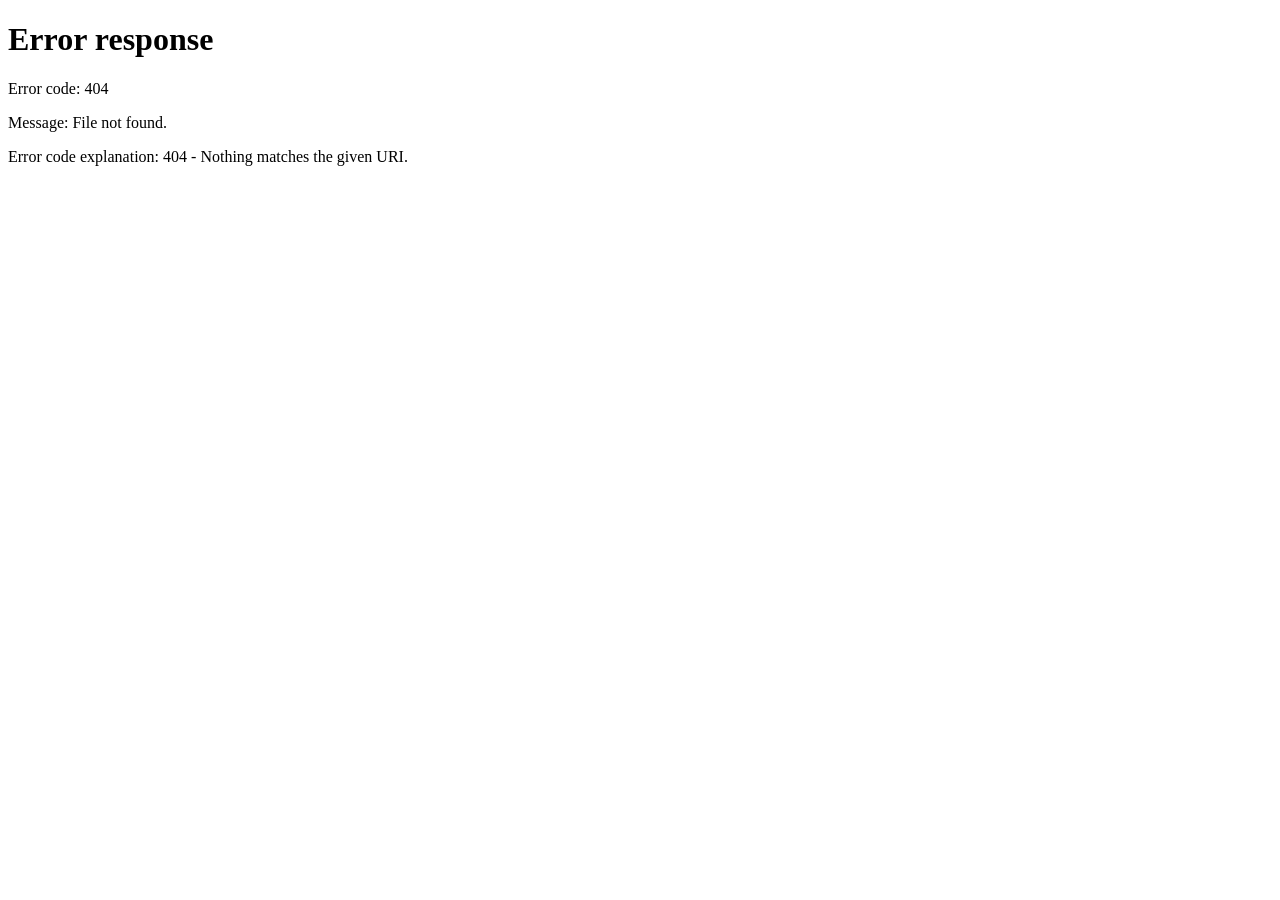
==== static/index.html @ 39012d85 "Initial OfferOS release: resume-to-match flow with production hardening." ====
<!DOCTYPE html>
<html lang="zh-CN">
<head>
<meta charset="UTF-8">
<meta name="viewport" content="width=device-width, initial-scale=1.0">
<title>OfferOS</title>
<link rel="preconnect" href="https://fonts.googleapis.com">
<link rel="preconnect" href="https://fonts.gstatic.com" crossorigin>
<link href="https://fonts.googleapis.com/css2?family=Fraunces:opsz,wght@9..144,500;9..144,700&family=Manrope:wght@400;500;600;700&display=swap" rel="stylesheet">
<style>
:root {
  --ink: #13202b; --ink-2: #3a4a57; --ink-3: #6b7c8a;
  --paper: #f3f6f8; --surface: #ffffff; --line: #d7e0e7;
  --teal: #0f766e; --teal-soft: #d8f3ef;
  --amber: #b45309; --amber-soft: #fde8c8;
  --navy: #1e3a5f; --navy-soft: #e4ecf5;
  --rose: #be123c; --rose-soft: #fde2e8;
  --green: #15803d; --green-soft: #dcfce7;
  --shadow: 0 12px 40px rgba(19, 32, 43, 0.08); --radius: 14px;
}
* { box-sizing: border-box; margin: 0; padding: 0; }
html { scroll-behavior: smooth; }
body {
  font-family: "Manrope", "PingFang SC", "Microsoft YaHei", sans-serif;
  background:
    radial-gradient(1200px 500px at 10% -10%, #d8f3ef 0%, transparent 55%),
    radial-gradient(900px 420px at 100% 0%, #e4ecf5 0%, transparent 50%),
    var(--paper);
  color: var(--ink); min-height: 100vh; line-height: 1.55;
  display: flex;
}
h1, h2, h3 { font-family: "Fraunces", Georgia, serif; letter-spacing: -0.02em; }
button, input, textarea, select { font: inherit; }

.main-nav {
  width: 220px; flex-shrink: 0; background: #0f1a24; color: #e8eef2;
  padding: 20px 12px; display: flex; flex-direction: column; gap: 6px;
  min-height: 100vh; position: sticky; top: 0; align-self: flex-start;
}
.main-nav[hidden] { display: none !important; }
.main-nav .nav-brand {
  font-family: "Fraunces", Georgia, serif; font-size: 22px; font-weight: 700;
  padding: 4px 12px 16px; border-bottom: 1px solid rgba(255,255,255,.08); margin-bottom: 10px;
}
.main-nav .nav-brand span {
  display: block; font-family: "Manrope", sans-serif; font-size: 11px;
  color: #8aa0b2; font-weight: 500; margin-top: 4px;
}
.main-nav button {
  text-align: left; border: none; background: transparent; color: #b7c6d3;
  padding: 10px 12px; border-radius: 10px; font-weight: 700; font-size: 13px; cursor: pointer;
}
.main-nav button:hover { background: rgba(255,255,255,.06); color: #fff; }
.main-nav button.active { background: var(--teal); color: #fff; }
.main-nav .nav-foot {
  margin-top: auto; padding: 12px; font-size: 12px; color: #8aa0b2;
}
.main-nav .nav-foot a { color: #9fdad3; text-decoration: none; font-weight: 700; }

.app-shell { flex: 1; min-width: 0; max-width: 1120px; margin: 0 auto; padding: 20px 24px 64px; width: 100%; }

.topbar { display: flex; align-items: center; justify-content: space-between; gap: 16px; margin-bottom: 20px; padding: 10px 4px; flex-wrap: wrap; }
.brand { display: flex; align-items: baseline; gap: 10px; }
.brand-name { font-family: "Fraunces", serif; font-size: 22px; font-weight: 700; }
.brand-tag { font-size: 12px; color: var(--ink-3); }
.top-actions { display: flex; gap: 8px; flex-wrap: wrap; margin-left: auto; }
body.has-sidebar #topBrand { display: none; }

@media (max-width: 860px) {
  body { flex-direction: column; }
  .main-nav {
    width: 100%; min-height: auto; position: relative;
    flex-direction: row; flex-wrap: wrap; align-items: center;
  }
  .main-nav .nav-brand { border-bottom: none; margin-bottom: 0; padding-bottom: 4px; width: 100%; }
  .main-nav .nav-foot { width: 100%; margin-top: 4px; }
}

.step-rail { display: grid; grid-template-columns: repeat(4, 1fr); gap: 8px; margin-bottom: 22px; }
.step {
  background: rgba(255,255,255,0.72); border: 1px solid var(--line);
  border-radius: 12px; padding: 12px 14px; cursor: pointer; transition: 0.2s ease;
}
.step:hover { border-color: #9db3c2; }
.step.active { background: var(--ink); color: #fff; border-color: var(--ink); box-shadow: var(--shadow); }
.step.done { border-color: var(--teal); background: var(--teal-soft); }
.step .idx { font-size: 11px; font-weight: 700; opacity: 0.55; letter-spacing: 0.06em; }
.step.active .idx { opacity: 0.75; color: #9fdad3; }
.step .label { display: block; margin-top: 4px; font-size: 14px; font-weight: 700; }
.step .sub { display: block; margin-top: 2px; font-size: 11px; opacity: 0.7; }

.view, .screen { display: none; animation: rise 0.35s ease; }
.view.active, .screen.active { display: block; }
@keyframes rise { from { opacity: 0; transform: translateY(8px); } to { opacity: 1; transform: none; } }

.btn { border: none; border-radius: 999px; padding: 10px 18px; font-weight: 700; cursor: pointer; }
.btn:disabled { opacity: 0.45; cursor: not-allowed; }
.btn-primary { background: var(--ink); color: #fff; }
.btn-secondary { background: #fff; border: 1px solid var(--line); color: var(--ink); }
.btn-teal { background: var(--teal); color: #fff; }
.btn-danger { background: var(--rose-soft); color: var(--rose); }
.btn-ghost { background: transparent; color: var(--ink-2); padding: 8px 12px; }
.btn-sm { padding: 6px 12px; font-size: 12px; }
.linkish { color: var(--teal); background: none; border: none; cursor: pointer; font-weight: 600; text-decoration: underline; text-underline-offset: 3px; }

.panel {
  background: var(--surface); border: 1px solid var(--line);
  border-radius: var(--radius); box-shadow: var(--shadow); padding: 22px;
}
.panel + .panel { margin-top: 16px; }
.panel-head { display: flex; justify-content: space-between; align-items: flex-start; gap: 12px; margin-bottom: 16px; flex-wrap: wrap; }
.panel-head h2 { font-size: 22px; }
.panel-head p { color: var(--ink-2); font-size: 13px; margin-top: 4px; max-width: 62ch; }

.grid-2 { display: grid; grid-template-columns: 1fr 1fr; gap: 14px; }
.grid-3 { display: grid; grid-template-columns: repeat(3, 1fr); gap: 14px; }
@media (max-width: 960px) {
  .step-rail, .grid-2, .grid-3, .lib-layout { grid-template-columns: 1fr !important; }
}

.field label { display: block; font-size: 12px; font-weight: 700; color: var(--ink-2); margin-bottom: 6px; }
.field textarea, .field input, .field select {
  width: 100%; border: 1px solid var(--line); border-radius: 10px;
  padding: 12px 14px; background: #fafcfd; color: var(--ink); outline: none; resize: vertical;
}
.field textarea:focus, .field input:focus, .field select:focus {
  border-color: var(--teal); box-shadow: 0 0 0 3px rgba(15,118,110,0.12);
}
.field textarea { min-height: 140px; }
.chip-row { display: flex; flex-wrap: wrap; gap: 8px; margin-top: 8px; }
.chip {
  border: 1px solid var(--line); background: #fff; border-radius: 999px;
  padding: 6px 12px; font-size: 12px; font-weight: 600; cursor: pointer; color: var(--ink-2);
}
.chip.on { background: var(--navy-soft); border-color: #9bb4d0; color: var(--navy); }
.hint { margin-top: 10px; font-size: 12px; color: var(--ink-3); background: #f7fafb; border-radius: 8px; padding: 8px 10px; }
.annot { margin-top: 12px; padding: 10px 12px; border-radius: 10px; background: #fff8e8; border: 1px solid #f0d9a8; font-size: 12px; color: #7a4e08; }
@media (max-width: 700px) { .verdict-hero { grid-template-columns: 1fr !important; } }

.lib-layout { display: grid; grid-template-columns: 1fr 1fr; gap: 16px; }
.section-title { display: flex; justify-content: space-between; align-items: center; gap: 8px; margin-bottom: 12px; }
.section-title h3 { font-size: 17px; }

.card-list { display: grid; gap: 10px; }
.item-card {
  border: 1px solid var(--line); border-radius: 12px; padding: 14px; background: #fff;
}
.item-card.active { border-color: var(--teal); box-shadow: 0 0 0 2px rgba(15,118,110,0.12); }
.item-card-head { display: flex; justify-content: space-between; gap: 10px; align-items: flex-start; flex-wrap: wrap; }
.item-card h4 { font-size: 15px; font-family: "Manrope", sans-serif; font-weight: 700; }
.item-card .sub { font-size: 12px; color: var(--ink-3); margin-top: 4px; }
.item-actions { display: flex; gap: 6px; flex-wrap: wrap; margin-top: 10px; }
.badge {
  display: inline-flex; align-items: center; padding: 3px 8px; border-radius: 999px;
  font-size: 11px; font-weight: 700;
}
.badge.ok { background: var(--teal-soft); color: var(--teal); }
.badge.run { background: var(--amber-soft); color: var(--amber); }
.badge.idle { background: #eef2f5; color: var(--ink-3); }
.badge.err { background: var(--rose-soft); color: var(--rose); }

.upload-zone {
  border: 1.5px dashed #9db3c2; border-radius: 12px; padding: 22px; text-align: center;
  background: #f7fafb; cursor: pointer;
}
.upload-zone:hover { border-color: var(--teal); background: var(--teal-soft); }
.upload-zone strong { display: block; margin-bottom: 4px; }
.upload-zone span { font-size: 12px; color: var(--ink-3); }
.upload-zone input { display: none; }

.detail-box {
  margin-top: 10px; padding: 12px; border-radius: 10px; background: #f7fafb; border: 1px solid var(--line);
  font-size: 12px; color: var(--ink-2);
}
.detail-box .bullet { margin: 4px 0; padding-left: 12px; position: relative; }
.detail-box .bullet::before {
  content: ""; position: absolute; left: 0; top: 7px; width: 5px; height: 5px; border-radius: 50%; background: var(--teal);
}

.agent-card {
  border: 1px solid var(--line); border-radius: 12px; padding: 16px;
  background: linear-gradient(180deg, #fff, #f8fbfc); min-height: 180px;
}
.agent-card h3 { font-size: 16px; margin-bottom: 4px; }
.agent-meta { font-size: 12px; color: var(--ink-3); margin-bottom: 14px; }
.progress { height: 6px; background: #e8eef2; border-radius: 999px; overflow: hidden; margin-bottom: 14px; }
.progress > i {
  display: block; height: 100%; width: 0%;
  background: linear-gradient(90deg, var(--teal), #1e3a5f); border-radius: inherit;
}
.agent-card.running .progress > i { animation: bar 1.2s ease infinite alternate; }
@keyframes bar { from { width: 35%; } to { width: 88%; } }
.agent-card.done .progress > i { width: 100%; background: var(--teal); }
.bullet { font-size: 13px; color: var(--ink-2); margin: 6px 0; padding-left: 14px; position: relative; }
.bullet::before {
  content: ""; position: absolute; left: 0; top: 8px;
  width: 6px; height: 6px; border-radius: 50%; background: var(--teal);
}
.status-pill {
  display: inline-flex; font-size: 11px; font-weight: 700; padding: 4px 10px; border-radius: 999px;
}
.status-pill.idle { background: #eef2f5; color: var(--ink-3); }
.status-pill.run { background: var(--amber-soft); color: var(--amber); }
.status-pill.ok { background: var(--teal-soft); color: var(--teal); }

.verdict-hero { display: grid; grid-template-columns: 1.1fr 1fr; gap: 18px; }
.verdict-score { display: flex; gap: 18px; align-items: center; }
.score-ring {
  width: 112px; height: 112px; border-radius: 50%;
  background: conic-gradient(var(--teal) 0 72%, #e5edf2 0);
  display: grid; place-items: center; flex-shrink: 0;
}
.score-ring > span {
  width: 86px; height: 86px; border-radius: 50%; background: #fff;
  display: grid; place-items: center; font-family: "Fraunces", serif; font-size: 34px; font-weight: 700;
}
.level-badge {
  display: inline-flex; align-items: center; gap: 8px;
  padding: 6px 12px; border-radius: 999px; font-weight: 800; font-size: 13px;
}
.level-stable { background: var(--amber-soft); color: var(--amber); }
.dim-bars { display: grid; gap: 10px; }
.dim-row { display: grid; grid-template-columns: 88px 1fr 36px; gap: 8px; align-items: center; font-size: 12px; }
.dim-row b { font-weight: 700; color: var(--ink-2); }
.bar { height: 8px; background: #e8eef2; border-radius: 999px; overflow: hidden; }
.bar > i { display: block; height: 100%; border-radius: inherit; background: var(--teal); }
.gap-item {
  border-left: 3px solid var(--line); padding: 8px 10px; margin-bottom: 8px;
  background: #fafcfd; border-radius: 0 8px 8px 0; font-size: 12px;
}
.gap-item.imp { border-color: var(--amber); }
.gap-item.fix { border-color: var(--teal); }
.gap-item.fatal { border-color: var(--rose); }
.tag {
  display: inline-block; padding: 2px 8px; border-radius: 999px; font-size: 11px; font-weight: 700;
}
.tag.strong { background: var(--green-soft); color: var(--green); }
.tag.mid { background: var(--amber-soft); color: var(--amber); }
.tag.weak { background: var(--rose-soft); color: var(--rose); }
.tag.fatal { background: var(--rose); color: #fff; }
.tag.imp { background: var(--amber); color: #fff; }
.tag.fix { background: var(--teal); color: #fff; }

.module {
  border: 1px solid var(--line); border-radius: 12px; padding: 16px; background: #fff; min-height: 180px;
}
.module.summary { background: linear-gradient(160deg, #eef7f6, #fff 55%); }
.module.action { background: linear-gradient(160deg, #fff7eb, #fff 55%); }
.module h3 { font-size: 15px; margin-bottom: 10px; display: flex; justify-content: space-between; gap: 8px; align-items: center; }
.mod-kicker { font-size: 10px; font-weight: 800; letter-spacing: 0.08em; color: var(--ink-3); text-transform: uppercase; }

.report-tabs {
  display: flex; flex-wrap: wrap; gap: 6px; margin: 4px 0 14px;
  padding: 6px; background: #f0f4f7; border-radius: 12px; border: 1px solid var(--line);
}
.report-tabs button {
  border: none; background: transparent; border-radius: 999px;
  padding: 8px 12px; font-size: 12px; font-weight: 700; color: var(--ink-2); cursor: pointer;
}
.report-tabs button:hover { background: #fff; color: var(--ink); }
.report-tabs button.active { background: var(--ink); color: #fff; }
.report-tab-panels { margin-top: 4px; }
.report-pane { display: none; }
.report-pane.active { display: block; }
.report-pane .module { min-height: 240px; }
.table { width: 100%; border-collapse: collapse; font-size: 12px; }
.table th, .table td { text-align: left; padding: 8px 6px; border-bottom: 1px solid var(--line); vertical-align: top; }
.table th { color: var(--ink-3); font-weight: 700; font-size: 11px; }
.rewrite { display: grid; gap: 8px; font-size: 12px; }
.rewrite .block { border-radius: 8px; padding: 10px; background: #f7fafb; border: 1px dashed var(--line); }
.rewrite .block.good { background: var(--teal-soft); border-style: solid; border-color: #9fdad3; }
.qa { font-size: 12px; margin-bottom: 10px; }
.qa strong { display: block; margin-bottom: 4px; }
.qa .frame { color: var(--ink-2); background: #f7fafb; border-radius: 8px; padding: 8px 10px; }

.job-list { display: grid; gap: 12px; }
.job-card { border: 1px solid var(--line); border-radius: 12px; padding: 16px; background: #fff; }
.job-card-head { display: flex; justify-content: space-between; gap: 12px; align-items: flex-start; flex-wrap: wrap; }
.job-card h3 { font-size: 17px; }
.job-card .sub { font-size: 12px; color: var(--ink-3); margin-top: 4px; }
.version-list { margin-top: 12px; display: grid; gap: 8px; }
.version-row {
  display: flex; justify-content: space-between; align-items: center; gap: 10px; flex-wrap: wrap;
  padding: 10px 12px; border-radius: 10px; background: #f7fafb; border: 1px solid var(--line); font-size: 13px;
}
.version-row.latest { border-color: #9fdad3; background: var(--teal-soft); }
.empty {
  text-align: center; padding: 36px 16px; color: var(--ink-3); font-size: 14px;
  border: 1px dashed var(--line); border-radius: 12px; background: #fafcfd;
}

.modal-mask {
  position: fixed; inset: 0; background: rgba(19,32,43,0.45);
  display: none; align-items: center; justify-content: center; z-index: 60; padding: 16px;
}
.modal-mask.open { display: flex; }
.modal {
  width: min(520px, 100%); background: #fff; border-radius: 14px; padding: 20px;
  box-shadow: var(--shadow); max-height: 90vh; overflow-y: auto;
}
.modal h3 { font-size: 18px; margin-bottom: 12px; }
.modal-actions { display: flex; justify-content: flex-end; gap: 8px; margin-top: 16px; }

.drawer-mask {
  position: fixed; inset: 0; background: rgba(19,32,43,0.4);
  display: none; justify-content: flex-end; z-index: 50;
}
.drawer-mask.open { display: flex; }
.drawer { width: min(460px, 100%); background: #fff; padding: 22px; overflow-y: auto; box-shadow: -20px 0 50px rgba(0,0,0,0.15); }
.formula {
  font-family: "Fraunces", serif; font-size: 14px; line-height: 1.45;
  background: var(--ink); color: #fff; border-radius: 12px; padding: 14px; margin-bottom: 16px;
}
.rule {
  font-size: 12px; padding: 8px 10px; border: 1px solid var(--line);
  border-radius: 8px; margin-bottom: 6px; display: flex; justify-content: space-between; gap: 8px;
}
.toast {
  position: fixed; bottom: 24px; left: 50%; transform: translateX(-50%);
  background: var(--ink); color: #fff; padding: 10px 16px; border-radius: 999px;
  font-size: 13px; font-weight: 600; opacity: 0; pointer-events: none; transition: 0.25s; z-index: 80;
}
.toast.show { opacity: 1; }
.footer-note { margin-top: 28px; text-align: center; font-size: 12px; color: var(--ink-3); }
.onboard-progress { display: flex; gap: 8px; margin-bottom: 16px; font-size: 12px; font-weight: 700; color: var(--ink-3); }
.onboard-progress span.on { color: var(--teal); }
.select-row { display: grid; grid-template-columns: 1fr 1fr; gap: 12px; margin-top: 12px; }
</style>
</head>
<body>
<nav class="main-nav" id="mainNav" hidden>
  <div class="nav-brand">OfferOS<span>个人求职匹配引擎</span></div>
  <button type="button" data-view="match" class="active" onclick="switchView('match')">JD匹配</button>
  <button type="button" data-view="library" onclick="switchView('library')">个人职业库</button>
  <button type="button" data-view="jobs" onclick="switchView('jobs')">匹配库</button>
  <div class="nav-foot"><a href="/admin">管理端 →</a></div>
</nav>

<div class="app-shell">
  <header class="topbar">
    <div class="brand" id="topBrand">
      <div class="brand-name">OfferOS</div>
      <div class="brand-tag">个人求职匹配引擎</div>
    </div>
    <div class="top-actions">
      <span class="badge idle" id="userBadge" style="display:none;"></span>
      <button class="btn btn-ghost" type="button" onclick="openPasswordModal()">修改密码</button>
      <button class="btn btn-ghost" type="button" onclick="logout(false)">退出登录</button>
      <a class="btn btn-ghost" href="/admin" style="text-decoration:none;display:inline-flex;align-items:center;">管理端</a>
      <button class="btn btn-ghost" type="button" onclick="openScoreModel()">评分模型</button>
    </div>
  </header>

  <!-- Onboarding -->
  <section class="view active" id="view-onboard">
    <div class="panel">
      <div class="panel-head">
        <div>
          <h2>建库引导</h2>
          <p>首次使用需至少上传一份简历并完成解析。之后可在职业库中继续增删改查。</p>
        </div>
      </div>
      <div class="onboard-progress">
        <span id="ob1lab" class="on">1. 上传并解析简历</span>
      </div>

      <div id="obStep1">
        <div class="upload-zone" onclick="document.getElementById('obFile').click()">
          <strong>上传 Word / PDF 简历</strong>
          <span>支持 .pdf / .docx（解析在服务端完成）</span>
          <input id="obFile" type="file" accept=".doc,.docx,.pdf,application/pdf,application/msword,application/vnd.openxmlformats-officedocument.wordprocessingml.document" onchange="obUpload(event)">
        </div>
        <div id="obResumeResult" class="detail-box" hidden></div>
        <div style="margin-top:14px;display:flex;justify-content:flex-end;">
          <button class="btn btn-teal" type="button" id="obNext" disabled onclick="finishOnboarding()">完成建库</button>
        </div>
      </div>
      <div class="annot">约束：至少 1 份「已解析」简历，才能开始匹配。</div>
    </div>
  </section>

  <!-- Match -->
  <section class="view" id="view-match">
    <nav class="step-rail">
      <div class="step active" data-step="0" onclick="goMatch(0)">
        <span class="idx">01 贴 JD</span>
        <span class="label">选用职业库资产</span>
        <span class="sub">选简历画像</span>
      </div>
      <div class="step" data-step="1" onclick="tryMatch(1)">
        <span class="idx">02 JD 解析</span>
        <span class="label">JD Analyst</span>
        <span class="sub">不解析简历</span>
      </div>
      <div class="step" data-step="2" onclick="tryMatch(2)">
        <span class="idx">03 综合判分</span>
        <span class="label">Match Judge</span>
        <span class="sub">唯一评分</span>
      </div>
      <div class="step" data-step="3" onclick="tryMatch(3)">
        <span class="idx">04 行动方案</span>
        <span class="label">六模块报告</span>
        <span class="sub">写入匹配库</span>
      </div>
    </nav>

    <div class="screen active" id="m0">
      <div class="panel">
        <div class="panel-head">
          <div>
            <h2 id="matchTitle">匹配一个新岗位</h2>
            <p>简历解析已在职业库完成。此处只需贴 JD，并选择要用的简历画像。</p>
          </div>
          <button class="btn btn-teal" type="button" onclick="startAnalysis()">开始 JD 解析</button>
        </div>
        <div class="field">
          <label>JD 文本</label>
          <textarea id="jdInput">岗位：高级产品经理（B 端增长）
要求：
1. 3 年以上 ToB 产品经验，有增长/转化相关落地
2. 独立负责过从 0 到 1 或重大改版
3. 能用数据驱动决策，熟悉漏斗与实验
4. 跨职能协作强，能推动研发与销售落地
加分：有 AI 产品或求职/教育方向经验</textarea>
          <div class="hint" id="rematchHint" hidden>重新匹配：将在同一岗位下新增版本，旧版保留。</div>
        </div>
        <div class="select-row" style="grid-template-columns:1fr;">
          <div class="field">
            <label>使用的简历画像</label>
            <select id="selResume"></select>
          </div>
        </div>
        <div class="hint">没有合适条目？去 <button class="linkish" type="button" onclick="switchView('library')">个人职业库</button> 增删改查。</div>
      </div>
    </div>

    <div class="screen" id="m1">
      <div class="panel">
        <div class="panel-head">
          <div>
            <h2>JD 解析</h2>
            <p>仅 JD Analyst 工作。简历画像直接读取职业库已解析结果，不再并行解析。</p>
          </div>
          <button class="btn btn-primary" type="button" id="btnToJudge" disabled onclick="goMatch(2)">进入综合判分</button>
        </div>
        <div class="grid-2">
          <article class="agent-card" id="jdAgent">
            <div style="display:flex;justify-content:space-between;align-items:center;">
              <h3>JD Analyst Agent</h3>
              <span class="status-pill idle" id="jdStatus">待命</span>
            </div>
            <div class="agent-meta">输出岗位档案 + JD 风险</div>
            <div class="progress"><i></i></div>
            <div id="jdOut" style="opacity:.35"><div class="bullet">等待…</div></div>
          </article>
          <article class="agent-card done" id="resumeReadonly">
            <div style="display:flex;justify-content:space-between;align-items:center;">
              <h3>职业库画像（只读引用）</h3>
              <span class="status-pill ok">已就绪</span>
            </div>
            <div class="agent-meta">来自个人职业库 · 本步不重新解析</div>
            <div class="progress"><i style="width:100%;background:var(--teal)"></i></div>
            <div id="resumeRef"><div class="bullet">—</div></div>
          </article>
        </div>
      </div>
    </div>

    <div class="screen" id="m2">
      <div class="panel">
        <div class="panel-head">
          <div>
            <h2>Match Judge · 综合判分</h2>
            <p>唯一有权评分。不回读原始文件，只消费 JD 档案 + 职业库简历画像。</p>
          </div>
          <div style="display:flex;gap:8px;flex-wrap:wrap;">
            <button class="btn btn-secondary" type="button" onclick="openScoreModel()">三维公式</button>
            <button class="btn btn-teal" type="button" id="btnToReport" disabled onclick="goMatch(3)">生成行动方案</button>
          </div>
        </div>
        <div class="verdict-hero">
          <div class="verdict-score">
            <div class="score-ring" id="scoreRing"><span id="scoreNum">—</span></div>
            <div>
              <div class="level-badge level-stable" id="levelBadge">判分中…</div>
              <p style="margin-top:10px;font-size:14px;color:var(--ink-2);max-width:36ch;" id="oneLiner">建立匹配关系…</p>
              <p style="margin-top:8px;font-size:12px;color:var(--ink-3);" id="thresholdNote">门槛修正：—</p>
            </div>
          </div>
          <div class="dim-bars" id="dimBars"></div>
        </div>
        <div class="grid-2" style="margin-top:18px;">
          <div>
            <h3 style="font-size:15px;margin-bottom:8px;">优势</h3>
            <div id="strengthList" class="hint">等待判分…</div>
          </div>
          <div>
            <h3 style="font-size:15px;margin-bottom:8px;">缺口</h3>
            <div id="gapPreview">等待判分…</div>
          </div>
        </div>
        <div class="annot">判分完成前不可进入行动方案；Career Action 不得改分。</div>
      </div>
    </div>

    <div class="screen" id="m3">
      <div class="panel">
        <div class="panel-head">
          <div>
            <h2>产品输出 · 六大模块</h2>
            <p id="reportMeta">一次只看一个模块，通过顶部 Tab 切换。</p>
          </div>
          <button class="btn btn-teal" type="button" onclick="switchView('jobs')">去匹配库</button>
        </div>

        <div class="report-tabs" role="tablist" aria-label="报告模块">
          <button type="button" class="active" data-tab="1" onclick="showReportTab(1)">01 岗位结论</button>
          <button type="button" data-tab="2" onclick="showReportTab(2)">02 核心分数</button>
          <button type="button" data-tab="3" onclick="showReportTab(3)">03 要求匹配表</button>
          <button type="button" data-tab="4" onclick="showReportTab(4)">04 优势与缺口</button>
          <button type="button" data-tab="5" onclick="showReportTab(5)">05 简历优化</button>
          <button type="button" data-tab="6" onclick="showReportTab(6)">06 面试准备</button>
        </div>

        <div class="report-tab-panels">
          <div class="report-pane active" id="reportPane1" role="tabpanel">
            <article class="module summary">
              <div class="mod-kicker">模块 01</div>
              <h3>岗位结论</h3>
              <div class="level-badge level-stable" id="modLevel" style="margin-bottom:10px;">—</div>
              <p style="font-size:13px;color:var(--ink-2);" id="modConclusion">—</p>
            </article>
          </div>
          <div class="report-pane" id="reportPane2" role="tabpanel">
            <article class="module summary">
              <div class="mod-kicker">模块 02</div>
              <h3>核心分数 <button class="linkish" type="button" onclick="openScoreModel()">拆解</button></h3>
              <div class="dim-bars" id="modDims"></div>
            </article>
          </div>
          <div class="report-pane" id="reportPane3" role="tabpanel">
            <article class="module summary">
              <div class="mod-kicker">模块 03</div>
              <h3>要求匹配表</h3>
              <table class="table">
                <thead><tr><th>JD 要求</th><th>证据</th><th>强度</th></tr></thead>
                <tbody id="modMatchBody"></tbody>
              </table>
            </article>
          </div>
          <div class="report-pane" id="reportPane4" role="tabpanel">
            <article class="module action">
              <div class="mod-kicker">模块 04</div>
              <h3>优势与缺口</h3>
              <div id="modGaps"></div>
            </article>
          </div>
          <div class="report-pane" id="reportPane5" role="tabpanel">
            <article class="module action">
              <div class="mod-kicker">模块 05</div>
              <h3>简历优化</h3>
              <div class="rewrite" id="modRewrite"></div>
            </article>
          </div>
          <div class="report-pane" id="reportPane6" role="tabpanel">
            <article class="module action">
              <div class="mod-kicker">模块 06</div>
              <h3>面试准备</h3>
              <div id="modInterview"></div>
            </article>
          </div>
        </div>
      </div>
    </div>
  </section>

  <!-- Library -->
  <section class="view" id="view-library">
    <div class="lib-layout" style="grid-template-columns:1fr;">
      <div class="panel">
        <div class="section-title">
          <div>
            <h3>简历库</h3>
            <p style="font-size:12px;color:var(--ink-3);margin-top:2px;">上传 Word/PDF → Resume Analyst 拆解画像。支持多份与增删改查。</p>
          </div>
          <div style="display:flex;gap:8px;flex-wrap:wrap;align-items:center;">
            <button class="btn btn-secondary btn-sm" type="button" onclick="goToJdMatch()">去 JD 匹配</button>
            <button class="btn btn-teal btn-sm" type="button" onclick="document.getElementById('libFile').click()">上传简历</button>
            <input id="libFile" type="file" accept=".doc,.docx,.pdf" hidden onchange="libUpload(event)">
          </div>
        </div>
        <div id="resumeList" class="card-list"></div>
      </div>
    </div>
    <div class="annot" style="margin-top:16px;">匹配条件：至少 1 份状态为「已解析」的简历。</div>
  </section>

  <!-- Jobs -->
  <section class="view" id="view-jobs">
    <div class="panel">
      <div class="panel-head">
        <div>
          <h2>匹配库</h2>
          <p>JD 与每次匹配结果入库。同一岗位多版本；重新匹配追加，不覆盖。</p>
        </div>
        <button class="btn btn-teal" type="button" onclick="startNewMatch()">匹配新岗位</button>
      </div>
      <div id="jobList" class="job-list"></div>
    </div>
  </section>

  <p class="footer-note">OfferOS · FastAPI + SQLite · API Key 配置于后端 .env · <a href="/admin">管理端</a></p>
</div>

<div class="toast" id="toast"></div>

<!-- Rename resume modal -->
<div class="modal-mask" id="resumeModal" onclick="if(event.target===this)closeResumeModal()">
  <div class="modal">
    <h3>重命名简历</h3>
    <input type="hidden" id="resumeEditId">
    <div class="field"><label>显示名称</label><input id="resumeName"></div>
    <div class="modal-actions">
      <button class="btn btn-secondary" type="button" onclick="closeResumeModal()">取消</button>
      <button class="btn btn-teal" type="button" onclick="saveResumeName()">保存</button>
    </div>
  </div>
</div>

<div class="drawer-mask" id="scoreDrawer" onclick="if(event.target===this)this.classList.remove('open')">
  <aside class="drawer">
    <div style="display:flex;justify-content:space-between;align-items:center;margin-bottom:8px;">
      <h2 style="font-size:22px;">评分模型</h2>
      <button class="btn btn-ghost" type="button" onclick="document.getElementById('scoreDrawer').classList.remove('open')">关闭</button>
    </div>
    <div class="formula">综合匹配度 = 胜任×40% + 证明×25% + 竞争×35%<br><span style="opacity:.8;font-size:12px;">门槛通过度只做修正</span></div>
    <div class="rule"><span>门槛 75–89</span><span>减 3–5 分</span></div>
    <div class="rule"><span>保</span><span>胜任≥85 · 证明/竞争≥75</span></div>
    <div class="rule"><span>稳</span><span>胜任 70–85 · 可修补缺口</span></div>
    <div class="rule"><span>冲</span><span>可迁移 · 缺直接经验</span></div>
  </aside>
</div>

<script src="/static/auth.js"></script>
<script src="/static/app.js"></script>

</body>
</html>
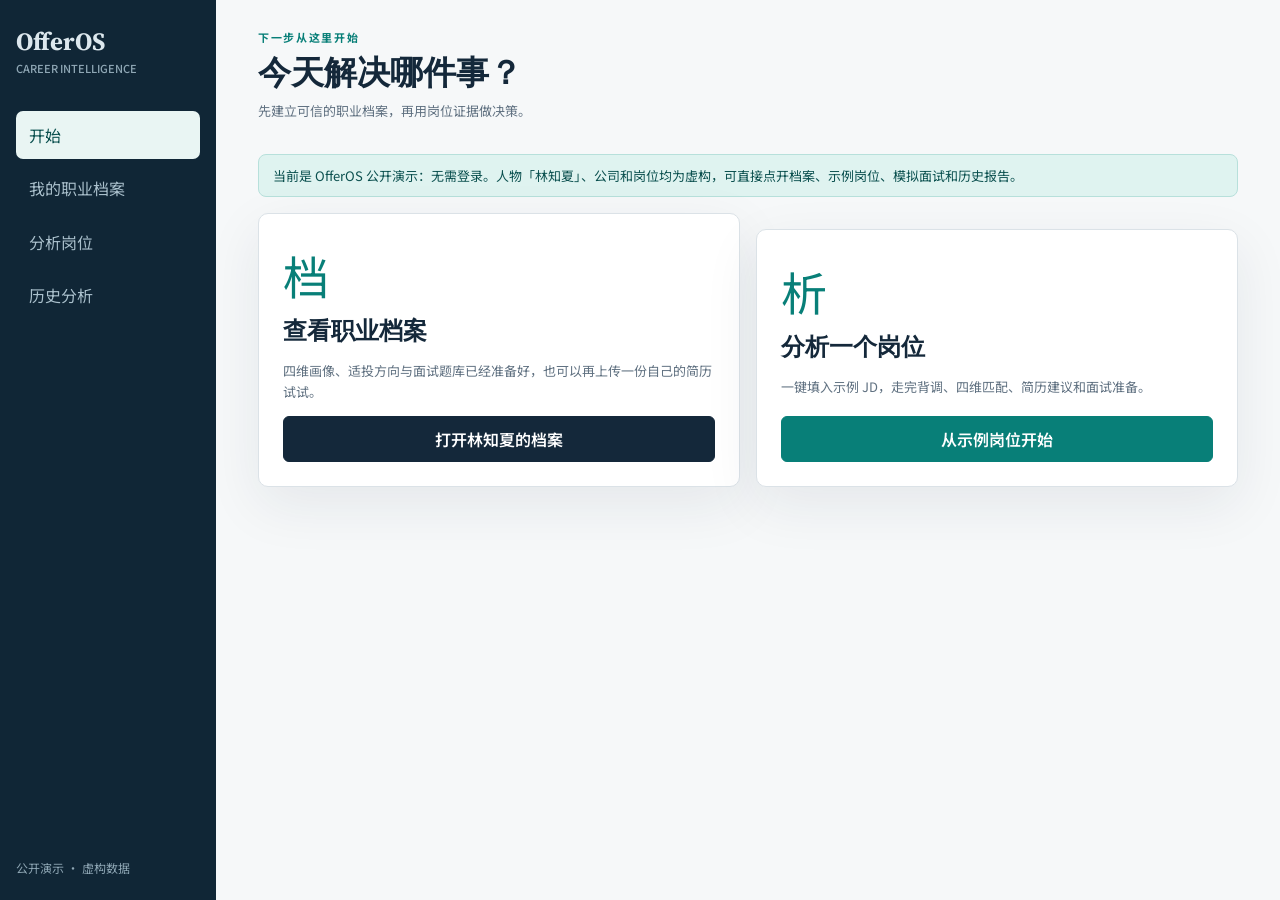
==== commit 4f798723: "feat: open a no-login demo with seeded career loop Co-authored-by: Cursor <cursoragent@cursor.com>" ====
--- a/static/index.html
+++ b/static/index.html
@@ -1,648 +1,50 @@
-<!DOCTYPE html>
-<html lang="zh-CN">
-<head>
-<meta charset="UTF-8">
-<meta name="viewport" content="width=device-width, initial-scale=1.0">
-<title>OfferOS</title>
-<link rel="preconnect" href="https://fonts.googleapis.com">
-<link rel="preconnect" href="https://fonts.gstatic.com" crossorigin>
-<link href="https://fonts.googleapis.com/css2?family=Fraunces:opsz,wght@9..144,500;9..144,700&family=Manrope:wght@400;500;600;700&display=swap" rel="stylesheet">
-<style>
-:root {
-  --ink: #13202b; --ink-2: #3a4a57; --ink-3: #6b7c8a;
-  --paper: #f3f6f8; --surface: #ffffff; --line: #d7e0e7;
-  --teal: #0f766e; --teal-soft: #d8f3ef;
-  --amber: #b45309; --amber-soft: #fde8c8;
-  --navy: #1e3a5f; --navy-soft: #e4ecf5;
-  --rose: #be123c; --rose-soft: #fde2e8;
-  --green: #15803d; --green-soft: #dcfce7;
-  --shadow: 0 12px 40px rgba(19, 32, 43, 0.08); --radius: 14px;
-}
-* { box-sizing: border-box; margin: 0; padding: 0; }
-html { scroll-behavior: smooth; }
-body {
-  font-family: "Manrope", "PingFang SC", "Microsoft YaHei", sans-serif;
-  background:
-    radial-gradient(1200px 500px at 10% -10%, #d8f3ef 0%, transparent 55%),
-    radial-gradient(900px 420px at 100% 0%, #e4ecf5 0%, transparent 50%),
-    var(--paper);
-  color: var(--ink); min-height: 100vh; line-height: 1.55;
-  display: flex;
-}
-h1, h2, h3 { font-family: "Fraunces", Georgia, serif; letter-spacing: -0.02em; }
-button, input, textarea, select { font: inherit; }
-
-.main-nav {
-  width: 220px; flex-shrink: 0; background: #0f1a24; color: #e8eef2;
-  padding: 20px 12px; display: flex; flex-direction: column; gap: 6px;
-  min-height: 100vh; position: sticky; top: 0; align-self: flex-start;
-}
-.main-nav[hidden] { display: none !important; }
-.main-nav .nav-brand {
-  font-family: "Fraunces", Georgia, serif; font-size: 22px; font-weight: 700;
-  padding: 4px 12px 16px; border-bottom: 1px solid rgba(255,255,255,.08); margin-bottom: 10px;
-}
-.main-nav .nav-brand span {
-  display: block; font-family: "Manrope", sans-serif; font-size: 11px;
-  color: #8aa0b2; font-weight: 500; margin-top: 4px;
-}
-.main-nav button {
-  text-align: left; border: none; background: transparent; color: #b7c6d3;
-  padding: 10px 12px; border-radius: 10px; font-weight: 700; font-size: 13px; cursor: pointer;
-}
-.main-nav button:hover { background: rgba(255,255,255,.06); color: #fff; }
-.main-nav button.active { background: var(--teal); color: #fff; }
-.main-nav .nav-foot {
-  margin-top: auto; padding: 12px; font-size: 12px; color: #8aa0b2;
-}
-.main-nav .nav-foot a { color: #9fdad3; text-decoration: none; font-weight: 700; }
-
-.app-shell { flex: 1; min-width: 0; max-width: 1120px; margin: 0 auto; padding: 20px 24px 64px; width: 100%; }
-
-.topbar { display: flex; align-items: center; justify-content: space-between; gap: 16px; margin-bottom: 20px; padding: 10px 4px; flex-wrap: wrap; }
-.brand { display: flex; align-items: baseline; gap: 10px; }
-.brand-name { font-family: "Fraunces", serif; font-size: 22px; font-weight: 700; }
-.brand-tag { font-size: 12px; color: var(--ink-3); }
-.top-actions { display: flex; gap: 8px; flex-wrap: wrap; margin-left: auto; }
-body.has-sidebar #topBrand { display: none; }
-
-@media (max-width: 860px) {
-  body { flex-direction: column; }
-  .main-nav {
-    width: 100%; min-height: auto; position: relative;
-    flex-direction: row; flex-wrap: wrap; align-items: center;
-  }
-  .main-nav .nav-brand { border-bottom: none; margin-bottom: 0; padding-bottom: 4px; width: 100%; }
-  .main-nav .nav-foot { width: 100%; margin-top: 4px; }
-}
-
-.step-rail { display: grid; grid-template-columns: repeat(4, 1fr); gap: 8px; margin-bottom: 22px; }
-.step {
-  background: rgba(255,255,255,0.72); border: 1px solid var(--line);
-  border-radius: 12px; padding: 12px 14px; cursor: pointer; transition: 0.2s ease;
-}
-.step:hover { border-color: #9db3c2; }
-.step.active { background: var(--ink); color: #fff; border-color: var(--ink); box-shadow: var(--shadow); }
-.step.done { border-color: var(--teal); background: var(--teal-soft); }
-.step .idx { font-size: 11px; font-weight: 700; opacity: 0.55; letter-spacing: 0.06em; }
-.step.active .idx { opacity: 0.75; color: #9fdad3; }
-.step .label { display: block; margin-top: 4px; font-size: 14px; font-weight: 700; }
-.step .sub { display: block; margin-top: 2px; font-size: 11px; opacity: 0.7; }
-
-.view, .screen { display: none; animation: rise 0.35s ease; }
-.view.active, .screen.active { display: block; }
-@keyframes rise { from { opacity: 0; transform: translateY(8px); } to { opacity: 1; transform: none; } }
-
-.btn { border: none; border-radius: 999px; padding: 10px 18px; font-weight: 700; cursor: pointer; }
-.btn:disabled { opacity: 0.45; cursor: not-allowed; }
-.btn-primary { background: var(--ink); color: #fff; }
-.btn-secondary { background: #fff; border: 1px solid var(--line); color: var(--ink); }
-.btn-teal { background: var(--teal); color: #fff; }
-.btn-danger { background: var(--rose-soft); color: var(--rose); }
-.btn-ghost { background: transparent; color: var(--ink-2); padding: 8px 12px; }
-.btn-sm { padding: 6px 12px; font-size: 12px; }
-.linkish { color: var(--teal); background: none; border: none; cursor: pointer; font-weight: 600; text-decoration: underline; text-underline-offset: 3px; }
-
-.panel {
-  background: var(--surface); border: 1px solid var(--line);
-  border-radius: var(--radius); box-shadow: var(--shadow); padding: 22px;
-}
-.panel + .panel { margin-top: 16px; }
-.panel-head { display: flex; justify-content: space-between; align-items: flex-start; gap: 12px; margin-bottom: 16px; flex-wrap: wrap; }
-.panel-head h2 { font-size: 22px; }
-.panel-head p { color: var(--ink-2); font-size: 13px; margin-top: 4px; max-width: 62ch; }
-
-.grid-2 { display: grid; grid-template-columns: 1fr 1fr; gap: 14px; }
-.grid-3 { display: grid; grid-template-columns: repeat(3, 1fr); gap: 14px; }
-@media (max-width: 960px) {
-  .step-rail, .grid-2, .grid-3, .lib-layout { grid-template-columns: 1fr !important; }
-}
-
-.field label { display: block; font-size: 12px; font-weight: 700; color: var(--ink-2); margin-bottom: 6px; }
-.field textarea, .field input, .field select {
-  width: 100%; border: 1px solid var(--line); border-radius: 10px;
-  padding: 12px 14px; background: #fafcfd; color: var(--ink); outline: none; resize: vertical;
-}
-.field textarea:focus, .field input:focus, .field select:focus {
-  border-color: var(--teal); box-shadow: 0 0 0 3px rgba(15,118,110,0.12);
-}
-.field textarea { min-height: 140px; }
-.chip-row { display: flex; flex-wrap: wrap; gap: 8px; margin-top: 8px; }
-.chip {
-  border: 1px solid var(--line); background: #fff; border-radius: 999px;
-  padding: 6px 12px; font-size: 12px; font-weight: 600; cursor: pointer; color: var(--ink-2);
-}
-.chip.on { background: var(--navy-soft); border-color: #9bb4d0; color: var(--navy); }
-.hint { margin-top: 10px; font-size: 12px; color: var(--ink-3); background: #f7fafb; border-radius: 8px; padding: 8px 10px; }
-.annot { margin-top: 12px; padding: 10px 12px; border-radius: 10px; background: #fff8e8; border: 1px solid #f0d9a8; font-size: 12px; color: #7a4e08; }
-@media (max-width: 700px) { .verdict-hero { grid-template-columns: 1fr !important; } }
-
-.lib-layout { display: grid; grid-template-columns: 1fr 1fr; gap: 16px; }
-.section-title { display: flex; justify-content: space-between; align-items: center; gap: 8px; margin-bottom: 12px; }
-.section-title h3 { font-size: 17px; }
-
-.card-list { display: grid; gap: 10px; }
-.item-card {
-  border: 1px solid var(--line); border-radius: 12px; padding: 14px; background: #fff;
-}
-.item-card.active { border-color: var(--teal); box-shadow: 0 0 0 2px rgba(15,118,110,0.12); }
-.item-card-head { display: flex; justify-content: space-between; gap: 10px; align-items: flex-start; flex-wrap: wrap; }
-.item-card h4 { font-size: 15px; font-family: "Manrope", sans-serif; font-weight: 700; }
-.item-card .sub { font-size: 12px; color: var(--ink-3); margin-top: 4px; }
-.item-actions { display: flex; gap: 6px; flex-wrap: wrap; margin-top: 10px; }
-.badge {
-  display: inline-flex; align-items: center; padding: 3px 8px; border-radius: 999px;
-  font-size: 11px; font-weight: 700;
-}
-.badge.ok { background: var(--teal-soft); color: var(--teal); }
-.badge.run { background: var(--amber-soft); color: var(--amber); }
-.badge.idle { background: #eef2f5; color: var(--ink-3); }
-.badge.err { background: var(--rose-soft); color: var(--rose); }
-
-.upload-zone {
-  border: 1.5px dashed #9db3c2; border-radius: 12px; padding: 22px; text-align: center;
-  background: #f7fafb; cursor: pointer;
-}
-.upload-zone:hover { border-color: var(--teal); background: var(--teal-soft); }
-.upload-zone strong { display: block; margin-bottom: 4px; }
-.upload-zone span { font-size: 12px; color: var(--ink-3); }
-.upload-zone input { display: none; }
-
-.detail-box {
-  margin-top: 10px; padding: 12px; border-radius: 10px; background: #f7fafb; border: 1px solid var(--line);
-  font-size: 12px; color: var(--ink-2);
-}
-.detail-box .bullet { margin: 4px 0; padding-left: 12px; position: relative; }
-.detail-box .bullet::before {
-  content: ""; position: absolute; left: 0; top: 7px; width: 5px; height: 5px; border-radius: 50%; background: var(--teal);
-}
-
-.agent-card {
-  border: 1px solid var(--line); border-radius: 12px; padding: 16px;
-  background: linear-gradient(180deg, #fff, #f8fbfc); min-height: 180px;
-}
-.agent-card h3 { font-size: 16px; margin-bottom: 4px; }
-.agent-meta { font-size: 12px; color: var(--ink-3); margin-bottom: 14px; }
-.progress { height: 6px; background: #e8eef2; border-radius: 999px; overflow: hidden; margin-bottom: 14px; }
-.progress > i {
-  display: block; height: 100%; width: 0%;
-  background: linear-gradient(90deg, var(--teal), #1e3a5f); border-radius: inherit;
-}
-.agent-card.running .progress > i { animation: bar 1.2s ease infinite alternate; }
-@keyframes bar { from { width: 35%; } to { width: 88%; } }
-.agent-card.done .progress > i { width: 100%; background: var(--teal); }
-.bullet { font-size: 13px; color: var(--ink-2); margin: 6px 0; padding-left: 14px; position: relative; }
-.bullet::before {
-  content: ""; position: absolute; left: 0; top: 8px;
-  width: 6px; height: 6px; border-radius: 50%; background: var(--teal);
-}
-.status-pill {
-  display: inline-flex; font-size: 11px; font-weight: 700; padding: 4px 10px; border-radius: 999px;
-}
-.status-pill.idle { background: #eef2f5; color: var(--ink-3); }
-.status-pill.run { background: var(--amber-soft); color: var(--amber); }
-.status-pill.ok { background: var(--teal-soft); color: var(--teal); }
-
-.verdict-hero { display: grid; grid-template-columns: 1.1fr 1fr; gap: 18px; }
-.verdict-score { display: flex; gap: 18px; align-items: center; }
-.score-ring {
-  width: 112px; height: 112px; border-radius: 50%;
-  background: conic-gradient(var(--teal) 0 72%, #e5edf2 0);
-  display: grid; place-items: center; flex-shrink: 0;
-}
-.score-ring > span {
-  width: 86px; height: 86px; border-radius: 50%; background: #fff;
-  display: grid; place-items: center; font-family: "Fraunces", serif; font-size: 34px; font-weight: 700;
-}
-.level-badge {
-  display: inline-flex; align-items: center; gap: 8px;
-  padding: 6px 12px; border-radius: 999px; font-weight: 800; font-size: 13px;
-}
-.level-stable { background: var(--amber-soft); color: var(--amber); }
-.dim-bars { display: grid; gap: 10px; }
-.dim-row { display: grid; grid-template-columns: 88px 1fr 36px; gap: 8px; align-items: center; font-size: 12px; }
-.dim-row b { font-weight: 700; color: var(--ink-2); }
-.bar { height: 8px; background: #e8eef2; border-radius: 999px; overflow: hidden; }
-.bar > i { display: block; height: 100%; border-radius: inherit; background: var(--teal); }
-.gap-item {
-  border-left: 3px solid var(--line); padding: 8px 10px; margin-bottom: 8px;
-  background: #fafcfd; border-radius: 0 8px 8px 0; font-size: 12px;
-}
-.gap-item.imp { border-color: var(--amber); }
-.gap-item.fix { border-color: var(--teal); }
-.gap-item.fatal { border-color: var(--rose); }
-.tag {
-  display: inline-block; padding: 2px 8px; border-radius: 999px; font-size: 11px; font-weight: 700;
-}
-.tag.strong { background: var(--green-soft); color: var(--green); }
-.tag.mid { background: var(--amber-soft); color: var(--amber); }
-.tag.weak { background: var(--rose-soft); color: var(--rose); }
-.tag.fatal { background: var(--rose); color: #fff; }
-.tag.imp { background: var(--amber); color: #fff; }
-.tag.fix { background: var(--teal); color: #fff; }
-
-.module {
-  border: 1px solid var(--line); border-radius: 12px; padding: 16px; background: #fff; min-height: 180px;
-}
-.module.summary { background: linear-gradient(160deg, #eef7f6, #fff 55%); }
-.module.action { background: linear-gradient(160deg, #fff7eb, #fff 55%); }
-.module h3 { font-size: 15px; margin-bottom: 10px; display: flex; justify-content: space-between; gap: 8px; align-items: center; }
-.mod-kicker { font-size: 10px; font-weight: 800; letter-spacing: 0.08em; color: var(--ink-3); text-transform: uppercase; }
-
-.report-tabs {
-  display: flex; flex-wrap: wrap; gap: 6px; margin: 4px 0 14px;
-  padding: 6px; background: #f0f4f7; border-radius: 12px; border: 1px solid var(--line);
-}
-.report-tabs button {
-  border: none; background: transparent; border-radius: 999px;
-  padding: 8px 12px; font-size: 12px; font-weight: 700; color: var(--ink-2); cursor: pointer;
-}
-.report-tabs button:hover { background: #fff; color: var(--ink); }
-.report-tabs button.active { background: var(--ink); color: #fff; }
-.report-tab-panels { margin-top: 4px; }
-.report-pane { display: none; }
-.report-pane.active { display: block; }
-.report-pane .module { min-height: 240px; }
-.table { width: 100%; border-collapse: collapse; font-size: 12px; }
-.table th, .table td { text-align: left; padding: 8px 6px; border-bottom: 1px solid var(--line); vertical-align: top; }
-.table th { color: var(--ink-3); font-weight: 700; font-size: 11px; }
-.rewrite { display: grid; gap: 8px; font-size: 12px; }
-.rewrite .block { border-radius: 8px; padding: 10px; background: #f7fafb; border: 1px dashed var(--line); }
-.rewrite .block.good { background: var(--teal-soft); border-style: solid; border-color: #9fdad3; }
-.qa { font-size: 12px; margin-bottom: 10px; }
-.qa strong { display: block; margin-bottom: 4px; }
-.qa .frame { color: var(--ink-2); background: #f7fafb; border-radius: 8px; padding: 8px 10px; }
-
-.job-list { display: grid; gap: 12px; }
-.job-card { border: 1px solid var(--line); border-radius: 12px; padding: 16px; background: #fff; }
-.job-card-head { display: flex; justify-content: space-between; gap: 12px; align-items: flex-start; flex-wrap: wrap; }
-.job-card h3 { font-size: 17px; }
-.job-card .sub { font-size: 12px; color: var(--ink-3); margin-top: 4px; }
-.version-list { margin-top: 12px; display: grid; gap: 8px; }
-.version-row {
-  display: flex; justify-content: space-between; align-items: center; gap: 10px; flex-wrap: wrap;
-  padding: 10px 12px; border-radius: 10px; background: #f7fafb; border: 1px solid var(--line); font-size: 13px;
-}
-.version-row.latest { border-color: #9fdad3; background: var(--teal-soft); }
-.empty {
-  text-align: center; padding: 36px 16px; color: var(--ink-3); font-size: 14px;
-  border: 1px dashed var(--line); border-radius: 12px; background: #fafcfd;
-}
-
-.modal-mask {
-  position: fixed; inset: 0; background: rgba(19,32,43,0.45);
-  display: none; align-items: center; justify-content: center; z-index: 60; padding: 16px;
-}
-.modal-mask.open { display: flex; }
-.modal {
-  width: min(520px, 100%); background: #fff; border-radius: 14px; padding: 20px;
-  box-shadow: var(--shadow); max-height: 90vh; overflow-y: auto;
-}
-.modal h3 { font-size: 18px; margin-bottom: 12px; }
-.modal-actions { display: flex; justify-content: flex-end; gap: 8px; margin-top: 16px; }
-
-.drawer-mask {
-  position: fixed; inset: 0; background: rgba(19,32,43,0.4);
-  display: none; justify-content: flex-end; z-index: 50;
-}
-.drawer-mask.open { display: flex; }
-.drawer { width: min(460px, 100%); background: #fff; padding: 22px; overflow-y: auto; box-shadow: -20px 0 50px rgba(0,0,0,0.15); }
-.formula {
-  font-family: "Fraunces", serif; font-size: 14px; line-height: 1.45;
-  background: var(--ink); color: #fff; border-radius: 12px; padding: 14px; margin-bottom: 16px;
-}
-.rule {
-  font-size: 12px; padding: 8px 10px; border: 1px solid var(--line);
-  border-radius: 8px; margin-bottom: 6px; display: flex; justify-content: space-between; gap: 8px;
-}
-.toast {
-  position: fixed; bottom: 24px; left: 50%; transform: translateX(-50%);
-  background: var(--ink); color: #fff; padding: 10px 16px; border-radius: 999px;
-  font-size: 13px; font-weight: 600; opacity: 0; pointer-events: none; transition: 0.25s; z-index: 80;
-}
-.toast.show { opacity: 1; }
-.footer-note { margin-top: 28px; text-align: center; font-size: 12px; color: var(--ink-3); }
-.onboard-progress { display: flex; gap: 8px; margin-bottom: 16px; font-size: 12px; font-weight: 700; color: var(--ink-3); }
-.onboard-progress span.on { color: var(--teal); }
-.select-row { display: grid; grid-template-columns: 1fr 1fr; gap: 12px; margin-top: 12px; }
-</style>
-</head>
-<body>
-<nav class="main-nav" id="mainNav" hidden>
-  <div class="nav-brand">OfferOS<span>个人求职匹配引擎</span></div>
-  <button type="button" data-view="match" class="active" onclick="switchView('match')">JD匹配</button>
-  <button type="button" data-view="library" onclick="switchView('library')">个人职业库</button>
-  <button type="button" data-view="jobs" onclick="switchView('jobs')">匹配库</button>
-  <div class="nav-foot"><a href="/admin">管理端 →</a></div>
-</nav>
-
-<div class="app-shell">
-  <header class="topbar">
-    <div class="brand" id="topBrand">
-      <div class="brand-name">OfferOS</div>
-      <div class="brand-tag">个人求职匹配引擎</div>
-    </div>
-    <div class="top-actions">
-      <span class="badge idle" id="userBadge" style="display:none;"></span>
-      <button class="btn btn-ghost" type="button" onclick="openPasswordModal()">修改密码</button>
-      <button class="btn btn-ghost" type="button" onclick="logout(false)">退出登录</button>
-      <a class="btn btn-ghost" href="/admin" style="text-decoration:none;display:inline-flex;align-items:center;">管理端</a>
-      <button class="btn btn-ghost" type="button" onclick="openScoreModel()">评分模型</button>
-    </div>
-  </header>
-
-  <!-- Onboarding -->
-  <section class="view active" id="view-onboard">
-    <div class="panel">
-      <div class="panel-head">
-        <div>
-          <h2>建库引导</h2>
-          <p>首次使用需至少上传一份简历并完成解析。之后可在职业库中继续增删改查。</p>
-        </div>
-      </div>
-      <div class="onboard-progress">
-        <span id="ob1lab" class="on">1. 上传并解析简历</span>
-      </div>
-
-      <div id="obStep1">
-        <div class="upload-zone" onclick="document.getElementById('obFile').click()">
-          <strong>上传 Word / PDF 简历</strong>
-          <span>支持 .pdf / .docx（解析在服务端完成）</span>
-          <input id="obFile" type="file" accept=".doc,.docx,.pdf,application/pdf,application/msword,application/vnd.openxmlformats-officedocument.wordprocessingml.document" onchange="obUpload(event)">
-        </div>
-        <div id="obResumeResult" class="detail-box" hidden></div>
-        <div style="margin-top:14px;display:flex;justify-content:flex-end;">
-          <button class="btn btn-teal" type="button" id="obNext" disabled onclick="finishOnboarding()">完成建库</button>
-        </div>
-      </div>
-      <div class="annot">约束：至少 1 份「已解析」简历，才能开始匹配。</div>
-    </div>
-  </section>
-
-  <!-- Match -->
-  <section class="view" id="view-match">
-    <nav class="step-rail">
-      <div class="step active" data-step="0" onclick="goMatch(0)">
-        <span class="idx">01 贴 JD</span>
-        <span class="label">选用职业库资产</span>
-        <span class="sub">选简历画像</span>
-      </div>
-      <div class="step" data-step="1" onclick="tryMatch(1)">
-        <span class="idx">02 JD 解析</span>
-        <span class="label">JD Analyst</span>
-        <span class="sub">不解析简历</span>
-      </div>
-      <div class="step" data-step="2" onclick="tryMatch(2)">
-        <span class="idx">03 综合判分</span>
-        <span class="label">Match Judge</span>
-        <span class="sub">唯一评分</span>
-      </div>
-      <div class="step" data-step="3" onclick="tryMatch(3)">
-        <span class="idx">04 行动方案</span>
-        <span class="label">六模块报告</span>
-        <span class="sub">写入匹配库</span>
-      </div>
-    </nav>
-
-    <div class="screen active" id="m0">
-      <div class="panel">
-        <div class="panel-head">
-          <div>
-            <h2 id="matchTitle">匹配一个新岗位</h2>
-            <p>简历解析已在职业库完成。此处只需贴 JD，并选择要用的简历画像。</p>
-          </div>
-          <button class="btn btn-teal" type="button" onclick="startAnalysis()">开始 JD 解析</button>
-        </div>
-        <div class="field">
-          <label>JD 文本</label>
-          <textarea id="jdInput">岗位：高级产品经理（B 端增长）
-要求：
-1. 3 年以上 ToB 产品经验，有增长/转化相关落地
-2. 独立负责过从 0 到 1 或重大改版
-3. 能用数据驱动决策，熟悉漏斗与实验
-4. 跨职能协作强，能推动研发与销售落地
-加分：有 AI 产品或求职/教育方向经验</textarea>
-          <div class="hint" id="rematchHint" hidden>重新匹配：将在同一岗位下新增版本，旧版保留。</div>
-        </div>
-        <div class="select-row" style="grid-template-columns:1fr;">
-          <div class="field">
-            <label>使用的简历画像</label>
-            <select id="selResume"></select>
-          </div>
-        </div>
-        <div class="hint">没有合适条目？去 <button class="linkish" type="button" onclick="switchView('library')">个人职业库</button> 增删改查。</div>
-      </div>
-    </div>
-
-    <div class="screen" id="m1">
-      <div class="panel">
-        <div class="panel-head">
-          <div>
-            <h2>JD 解析</h2>
-            <p>仅 JD Analyst 工作。简历画像直接读取职业库已解析结果，不再并行解析。</p>
-          </div>
-          <button class="btn btn-primary" type="button" id="btnToJudge" disabled onclick="goMatch(2)">进入综合判分</button>
-        </div>
-        <div class="grid-2">
-          <article class="agent-card" id="jdAgent">
-            <div style="display:flex;justify-content:space-between;align-items:center;">
-              <h3>JD Analyst Agent</h3>
-              <span class="status-pill idle" id="jdStatus">待命</span>
-            </div>
-            <div class="agent-meta">输出岗位档案 + JD 风险</div>
-            <div class="progress"><i></i></div>
-            <div id="jdOut" style="opacity:.35"><div class="bullet">等待…</div></div>
-          </article>
-          <article class="agent-card done" id="resumeReadonly">
-            <div style="display:flex;justify-content:space-between;align-items:center;">
-              <h3>职业库画像（只读引用）</h3>
-              <span class="status-pill ok">已就绪</span>
-            </div>
-            <div class="agent-meta">来自个人职业库 · 本步不重新解析</div>
-            <div class="progress"><i style="width:100%;background:var(--teal)"></i></div>
-            <div id="resumeRef"><div class="bullet">—</div></div>
-          </article>
-        </div>
-      </div>
-    </div>
-
-    <div class="screen" id="m2">
-      <div class="panel">
-        <div class="panel-head">
-          <div>
-            <h2>Match Judge · 综合判分</h2>
-            <p>唯一有权评分。不回读原始文件，只消费 JD 档案 + 职业库简历画像。</p>
-          </div>
-          <div style="display:flex;gap:8px;flex-wrap:wrap;">
-            <button class="btn btn-secondary" type="button" onclick="openScoreModel()">三维公式</button>
-            <button class="btn btn-teal" type="button" id="btnToReport" disabled onclick="goMatch(3)">生成行动方案</button>
-          </div>
-        </div>
-        <div class="verdict-hero">
-          <div class="verdict-score">
-            <div class="score-ring" id="scoreRing"><span id="scoreNum">—</span></div>
-            <div>
-              <div class="level-badge level-stable" id="levelBadge">判分中…</div>
-              <p style="margin-top:10px;font-size:14px;color:var(--ink-2);max-width:36ch;" id="oneLiner">建立匹配关系…</p>
-              <p style="margin-top:8px;font-size:12px;color:var(--ink-3);" id="thresholdNote">门槛修正：—</p>
-            </div>
-          </div>
-          <div class="dim-bars" id="dimBars"></div>
-        </div>
-        <div class="grid-2" style="margin-top:18px;">
-          <div>
-            <h3 style="font-size:15px;margin-bottom:8px;">优势</h3>
-            <div id="strengthList" class="hint">等待判分…</div>
-          </div>
-          <div>
-            <h3 style="font-size:15px;margin-bottom:8px;">缺口</h3>
-            <div id="gapPreview">等待判分…</div>
-          </div>
-        </div>
-        <div class="annot">判分完成前不可进入行动方案；Career Action 不得改分。</div>
-      </div>
-    </div>
-
-    <div class="screen" id="m3">
-      <div class="panel">
-        <div class="panel-head">
-          <div>
-            <h2>产品输出 · 六大模块</h2>
-            <p id="reportMeta">一次只看一个模块，通过顶部 Tab 切换。</p>
-          </div>
-          <button class="btn btn-teal" type="button" onclick="switchView('jobs')">去匹配库</button>
-        </div>
-
-        <div class="report-tabs" role="tablist" aria-label="报告模块">
-          <button type="button" class="active" data-tab="1" onclick="showReportTab(1)">01 岗位结论</button>
-          <button type="button" data-tab="2" onclick="showReportTab(2)">02 核心分数</button>
-          <button type="button" data-tab="3" onclick="showReportTab(3)">03 要求匹配表</button>
-          <button type="button" data-tab="4" onclick="showReportTab(4)">04 优势与缺口</button>
-          <button type="button" data-tab="5" onclick="showReportTab(5)">05 简历优化</button>
-          <button type="button" data-tab="6" onclick="showReportTab(6)">06 面试准备</button>
-        </div>
-
-        <div class="report-tab-panels">
-          <div class="report-pane active" id="reportPane1" role="tabpanel">
-            <article class="module summary">
-              <div class="mod-kicker">模块 01</div>
-              <h3>岗位结论</h3>
-              <div class="level-badge level-stable" id="modLevel" style="margin-bottom:10px;">—</div>
-              <p style="font-size:13px;color:var(--ink-2);" id="modConclusion">—</p>
-            </article>
-          </div>
-          <div class="report-pane" id="reportPane2" role="tabpanel">
-            <article class="module summary">
-              <div class="mod-kicker">模块 02</div>
-              <h3>核心分数 <button class="linkish" type="button" onclick="openScoreModel()">拆解</button></h3>
-              <div class="dim-bars" id="modDims"></div>
-            </article>
-          </div>
-          <div class="report-pane" id="reportPane3" role="tabpanel">
-            <article class="module summary">
-              <div class="mod-kicker">模块 03</div>
-              <h3>要求匹配表</h3>
-              <table class="table">
-                <thead><tr><th>JD 要求</th><th>证据</th><th>强度</th></tr></thead>
-                <tbody id="modMatchBody"></tbody>
-              </table>
-            </article>
-          </div>
-          <div class="report-pane" id="reportPane4" role="tabpanel">
-            <article class="module action">
-              <div class="mod-kicker">模块 04</div>
-              <h3>优势与缺口</h3>
-              <div id="modGaps"></div>
-            </article>
-          </div>
-          <div class="report-pane" id="reportPane5" role="tabpanel">
-            <article class="module action">
-              <div class="mod-kicker">模块 05</div>
-              <h3>简历优化</h3>
-              <div class="rewrite" id="modRewrite"></div>
-            </article>
-          </div>
-          <div class="report-pane" id="reportPane6" role="tabpanel">
-            <article class="module action">
-              <div class="mod-kicker">模块 06</div>
-              <h3>面试准备</h3>
-              <div id="modInterview"></div>
-            </article>
-          </div>
-        </div>
-      </div>
-    </div>
-  </section>
-
-  <!-- Library -->
-  <section class="view" id="view-library">
-    <div class="lib-layout" style="grid-template-columns:1fr;">
-      <div class="panel">
-        <div class="section-title">
-          <div>
-            <h3>简历库</h3>
-            <p style="font-size:12px;color:var(--ink-3);margin-top:2px;">上传 Word/PDF → Resume Analyst 拆解画像。支持多份与增删改查。</p>
-          </div>
-          <div style="display:flex;gap:8px;flex-wrap:wrap;align-items:center;">
-            <button class="btn btn-secondary btn-sm" type="button" onclick="goToJdMatch()">去 JD 匹配</button>
-            <button class="btn btn-teal btn-sm" type="button" onclick="document.getElementById('libFile').click()">上传简历</button>
-            <input id="libFile" type="file" accept=".doc,.docx,.pdf" hidden onchange="libUpload(event)">
-          </div>
-        </div>
-        <div id="resumeList" class="card-list"></div>
-      </div>
-    </div>
-    <div class="annot" style="margin-top:16px;">匹配条件：至少 1 份状态为「已解析」的简历。</div>
-  </section>
-
-  <!-- Jobs -->
-  <section class="view" id="view-jobs">
-    <div class="panel">
-      <div class="panel-head">
-        <div>
-          <h2>匹配库</h2>
-          <p>JD 与每次匹配结果入库。同一岗位多版本；重新匹配追加，不覆盖。</p>
-        </div>
-        <button class="btn btn-teal" type="button" onclick="startNewMatch()">匹配新岗位</button>
-      </div>
-      <div id="jobList" class="job-list"></div>
-    </div>
-  </section>
-
-  <p class="footer-note">OfferOS · FastAPI + SQLite · API Key 配置于后端 .env · <a href="/admin">管理端</a></p>
-</div>
-
-<div class="toast" id="toast"></div>
-
-<!-- Rename resume modal -->
-<div class="modal-mask" id="resumeModal" onclick="if(event.target===this)closeResumeModal()">
-  <div class="modal">
-    <h3>重命名简历</h3>
-    <input type="hidden" id="resumeEditId">
-    <div class="field"><label>显示名称</label><input id="resumeName"></div>
-    <div class="modal-actions">
-      <button class="btn btn-secondary" type="button" onclick="closeResumeModal()">取消</button>
-      <button class="btn btn-teal" type="button" onclick="saveResumeName()">保存</button>
-    </div>
-  </div>
-</div>
-
-<div class="drawer-mask" id="scoreDrawer" onclick="if(event.target===this)this.classList.remove('open')">
-  <aside class="drawer">
-    <div style="display:flex;justify-content:space-between;align-items:center;margin-bottom:8px;">
-      <h2 style="font-size:22px;">评分模型</h2>
-      <button class="btn btn-ghost" type="button" onclick="document.getElementById('scoreDrawer').classList.remove('open')">关闭</button>
-    </div>
-    <div class="formula">综合匹配度 = 胜任×40% + 证明×25% + 竞争×35%<br><span style="opacity:.8;font-size:12px;">门槛通过度只做修正</span></div>
-    <div class="rule"><span>门槛 75–89</span><span>减 3–5 分</span></div>
-    <div class="rule"><span>保</span><span>胜任≥85 · 证明/竞争≥75</span></div>
-    <div class="rule"><span>稳</span><span>胜任 70–85 · 可修补缺口</span></div>
-    <div class="rule"><span>冲</span><span>可迁移 · 缺直接经验</span></div>
-  </aside>
-</div>
-
-<script src="/static/auth.js"></script>
-<script src="/static/app.js"></script>
-
-</body>
-</html>
+<!doctype html>
+<html lang="zh-CN">
+<head>
+  <meta charset="utf-8">
+  <meta name="viewport" content="width=device-width,initial-scale=1">
+  <title>OfferOS · 求职决策系统</title>
+  <link rel="preconnect" href="https://fonts.googleapis.com">
+  <link href="https://fonts.googleapis.com/css2?family=Noto+Sans+SC:wght@400;500;600;700&family=Source+Serif+4:opsz,wght@8..60,600;8..60,700&display=swap" rel="stylesheet">
+  <style>
+    :root{--ink:#14283a;--muted:#607181;--paper:#f6f8f9;--white:#fff;--line:#dbe2e7;--teal:#087f78;--teal2:#dff3f0;--orange:#c45a18;--orange2:#fff0e6;--red:#b62d42;--shadow:0 18px 55px rgba(20,40,58,.08)}
+    *{box-sizing:border-box}body{margin:0;background:var(--paper);color:var(--ink);font-family:"Noto Sans SC",sans-serif;line-height:1.65}button,input,textarea,select{font:inherit}
+    button{cursor:pointer}.shell{display:grid;grid-template-columns:216px 1fr;min-height:100vh}.side{background:#102636;color:#dce7ed;padding:24px 16px;position:sticky;top:0;height:100vh}.brand{font:700 25px "Source Serif 4",serif}.brand small{display:block;font:500 11px "Noto Sans SC";color:#8fa7b5;margin-top:2px}.nav{display:grid;gap:5px;margin-top:35px}.nav button{border:0;background:transparent;color:#aac0cc;text-align:left;padding:11px 13px;border-radius:7px}.nav button.active{background:#e9f5f3;color:#0b504f}.side-foot{position:absolute;bottom:22px;font-size:12px;color:#8fa7b5}.main{width:min(1100px,100%);padding:28px 42px 70px}.top{display:flex;justify-content:space-between;align-items:center;margin-bottom:32px}.eyebrow{font-size:11px;letter-spacing:.15em;color:var(--teal);font-weight:700}.top h1{font:700 33px "Source Serif 4",serif;margin:4px 0}.sub{color:var(--muted);font-size:13px}.view{display:none}.view.active{display:block}.card{background:var(--white);border:1px solid var(--line);padding:24px;box-shadow:var(--shadow);border-radius:10px}.card+.card{margin-top:16px}.grid2{display:grid;grid-template-columns:1fr 1fr;gap:16px}.task{min-height:230px;display:flex;flex-direction:column;justify-content:space-between}.task strong{font:700 24px "Source Serif 4",serif}.task .mark{font-size:46px;color:var(--teal)}.btn{border:1px solid var(--line);background:#fff;color:var(--ink);border-radius:6px;padding:9px 15px;font-weight:600}.btn.primary{background:var(--ink);color:#fff;border-color:var(--ink)}.btn.teal{background:var(--teal);color:#fff;border-color:var(--teal)}.btn:disabled{opacity:.45;cursor:not-allowed}.section-head{display:flex;justify-content:space-between;gap:15px;align-items:flex-start;margin-bottom:18px}.section-head h2{font:700 25px "Source Serif 4",serif;margin:0}.drop{border:1.5px dashed #91a5b1;background:#f9fbfc;padding:34px;text-align:center;border-radius:8px;transition:.2s}.drop.over{border-color:var(--teal);background:var(--teal2)}.drop input{display:none}.input-tabs{display:flex;gap:20px;border-bottom:1px solid var(--line);margin:18px 0}.input-tabs button{border:0;background:transparent;padding:9px 0;color:var(--muted)}.input-tabs button.active{color:var(--teal);border-bottom:2px solid var(--teal)}textarea,input,select{width:100%;padding:11px 12px;border:1px solid var(--line);border-radius:6px;background:white;color:var(--ink)}textarea{min-height:160px;resize:vertical}.row{display:flex;gap:10px;align-items:center;flex-wrap:wrap}.fields{display:grid;grid-template-columns:2fr 1.2fr 1fr 1fr;gap:10px}.shots{display:grid;grid-template-columns:repeat(auto-fill,minmax(130px,1fr));gap:10px;margin-top:14px}.shot{border:1px solid var(--line);padding:7px;background:#fff;position:relative}.shot img{width:100%;height:100px;object-fit:contain}.shot button{position:absolute;right:5px;top:5px;border:0;border-radius:50%}.status{font-size:13px;color:var(--teal);margin-top:10px}.profile-grid{display:grid;grid-template-columns:1fr 1fr;gap:14px}.profile-block{border-top:3px solid var(--ink);background:white;padding:17px;border-radius:0 0 8px 8px}.profile-block h3{margin:0 0 12px;font-size:16px}.item{padding:9px 0;border-bottom:1px solid #edf0f2;font-size:13px}.source{font-size:10px;color:var(--teal);border:1px solid #a7d8d3;padding:2px 5px;margin-left:5px}.hero-result{display:grid;grid-template-columns:170px 1fr;gap:24px;align-items:center}.score{font:700 56px "Source Serif 4",serif;color:var(--teal)}.verdict{font-size:18px;font-weight:700}.warning{background:var(--orange2);border-left:4px solid var(--orange);padding:12px;margin-top:12px}.evidence-layout{display:grid;grid-template-columns:3px 1fr;gap:20px}.evidence-rail{background:linear-gradient(var(--teal),#9bcfca)}.result-section{padding:20px 0;border-bottom:1px solid var(--line)}.result-section h2{font:700 23px "Source Serif 4";margin:0 0 14px}.dims{display:grid;gap:9px}.dim{display:grid;grid-template-columns:90px 1fr 40px;gap:10px;font-size:12px}.bar{height:7px;background:#e7ecef;margin-top:7px}.bar i{display:block;height:100%;background:var(--teal)}.citation{color:var(--teal);font-size:12px;text-decoration:none}.history{display:grid;gap:10px}.history article{border-left:3px solid var(--teal);padding:14px 17px;background:#fff}.modal{position:fixed;inset:0;background:#10263699;display:none;place-items:center;padding:20px;z-index:20}.modal.open{display:grid}.dialog{width:min(760px,100%);max-height:88vh;overflow:auto;background:#fff;padding:25px;border-radius:10px}.transcript{min-height:180px;background:#f6f8f9;border:1px solid var(--line);padding:15px;white-space:pre-wrap}.toast{position:fixed;right:25px;bottom:25px;background:#102636;color:#fff;padding:11px 16px;border-radius:6px;opacity:0;transform:translateY(10px);transition:.2s}.toast.show{opacity:1;transform:none}    .empty{padding:30px;text-align:center;color:var(--muted);border:1px dashed var(--line)}.demo-banner{background:var(--teal2);color:#0b504f;border:1px solid #b7e0db;padding:10px 14px;border-radius:8px;font-size:13px;margin-bottom:16px}.chips{display:flex;flex-wrap:wrap;gap:8px;margin:12px 0 4px}.chip{border:1px solid var(--line);background:#fff;border-radius:999px;padding:6px 12px;font-size:12px;font-weight:600}.chip:hover{border-color:var(--teal);color:var(--teal)}
+    :focus-visible{outline:3px solid #4bb6ad;outline-offset:2px}@media(prefers-reduced-motion:reduce){*{scroll-behavior:auto!important;transition:none!important}}@media(max-width:760px){.shell{display:block}.side{height:auto;position:static;padding:14px}.nav{display:flex;margin-top:12px;overflow:auto}.side-foot{display:none}.main{padding:22px 15px}.grid2,.profile-grid,.hero-result,.fields{grid-template-columns:1fr}.top{align-items:flex-start}.top h1{font-size:27px}}
+  </style>
+</head>
+<body>
+<div class="shell">
+  <aside class="side"><div class="brand">OfferOS<small>CAREER INTELLIGENCE</small></div><nav class="nav">
+    <button data-view="home" class="active">开始</button><button data-view="profile">我的职业档案</button><button data-view="analyze">分析岗位</button><button data-view="history">历史分析</button>
+  </nav><div class="side-foot">公开演示 · 虚构数据<br><span id="userBadge"></span></div></aside>
+  <main class="main">
+    <header class="top"><div><div class="eyebrow" id="pageEyebrow">下一步从这里开始</div><h1 id="pageTitle">今天解决哪件事？</h1><div class="sub" id="pageSub">先建立可信的职业档案，再用岗位证据做决策。</div></div></header>
+    <section class="view active" id="view-home"><div class="demo-banner">当前是 OfferOS 公开演示：无需登录。人物「林知夏」、公司和岗位均为虚构，可直接点开档案、示例岗位、模拟面试和历史报告。</div><div class="grid2">
+      <article class="card task"><div><div class="mark">档</div><strong>查看职业档案</strong><p class="sub">四维画像、适投方向与面试题库已经准备好，也可以再上传一份自己的简历试试。</p></div><button class="btn primary" data-go="profile">打开林知夏的档案</button></article>
+      <article class="card task"><div><div class="mark">析</div><strong>分析一个岗位</strong><p class="sub">一键填入示例 JD，走完背调、四维匹配、简历建议和面试准备。</p></div><button class="btn teal" data-go="analyze">从示例岗位开始</button></article>
+    </div></section>
+    <section class="view" id="view-profile">
+      <div class="card"><div class="section-head"><div><h2>职业档案</h2><div class="sub">简历证据与个人补充明确标记，不把推断写成事实。</div></div><button class="btn teal" onclick="document.getElementById('resumeFile').click()">上传 PDF / Word</button><input id="resumeFile" type="file" accept=".pdf,.docx" hidden></div><div id="resumePicker"></div></div>
+      <div id="profileContent" style="margin-top:16px"></div>
+    </section>
+    <section class="view" id="view-analyze">
+      <div class="card"><div class="section-head"><div><h2>导入一个岗位</h2><div class="sub">同一岗位的多张截图会按粘贴顺序合并。完成当前岗位后，再新建下一个。</div></div><button class="btn" id="resetJd">清空当前岗位</button></div>
+        <div class="drop" id="jdDrop" tabindex="0"><strong>Ctrl+V 连续粘贴截图，或拖入 / 选择多张图片</strong><div class="sub">保留原始清晰度自动分片识别；PNG、JPG、WebP，单张最大 30MB</div><button class="btn" style="margin-top:12px" onclick="document.getElementById('jdFiles').click()">选择截图</button><input id="jdFiles" type="file" multiple accept="image/png,image/jpeg,image/webp"></div>
+        <div class="shots" id="shots"></div><div class="status" id="ocrStatus"></div>
+        <div class="sub" style="margin-top:14px">演示岗位（点击填入，再点开始分析）</div>
+        <div class="chips" id="demoPresets"></div>
+        <div class="input-tabs"><button class="active" data-mode="text">文本</button><button data-mode="url">网页链接</button></div>
+        <textarea id="jdText" placeholder="截图识别文字会汇总在这里，也可以直接粘贴完整 JD，或点上方示例岗位。"></textarea>
+        <div id="urlBox" hidden><input id="jdUrl" placeholder="https://公司招聘页或职位详情页"><button class="btn" id="fetchUrl" style="margin-top:9px">读取网页</button></div>
+        <div class="fields" style="margin-top:13px"><input id="jobTitle" placeholder="岗位名称"><input id="company" placeholder="公司名称"><input id="location" placeholder="地点"><select id="employment"><option>未知</option><option>全职</option><option>实习</option><option>兼职</option><option>校园招聘</option></select></div>
+        <div class="row" style="margin-top:15px"><select id="matchResume" style="max-width:300px"></select><button class="btn primary" id="startAnalysis">确认信息并开始分析</button></div>
+      </div><div id="analysisProgress" class="status"></div><div id="analysisResult" style="margin-top:16px"></div>
+    </section>
+    <section class="view" id="view-history"><div class="card"><div class="section-head"><div><h2>历史分析</h2><div class="sub">回看岗位结论与完整证据，不承担投递进度管理。</div></div></div><div class="history" id="historyList"></div></div></section>
+  </main>
+</div>
+<div class="modal" id="interviewModal"><div class="dialog"><div class="section-head"><div><h2>模拟面试</h2><div class="sub" id="interviewQuestion"></div></div><button class="btn" id="closeInterview">关闭</button></div><div class="row"><button class="btn teal" id="startVoice">开始实时转写</button><button class="btn" id="fillSample">填入示例回答</button><button class="btn" id="nextQuestion">下一题</button><button class="btn primary" id="finishInterview">结束并生成报告</button></div><div class="transcript" id="transcript" contenteditable="true" style="margin-top:14px">可以直接在这里打字，或点「填入示例回答」。Chrome / Edge 也支持语音转写。</div><div id="interviewReport" style="margin-top:14px"></div></div></div>
+<div class="toast" id="toast"></div>
+<script src="/static/auth.js"></script><script src="/static/app.js"></script>
+</body></html>
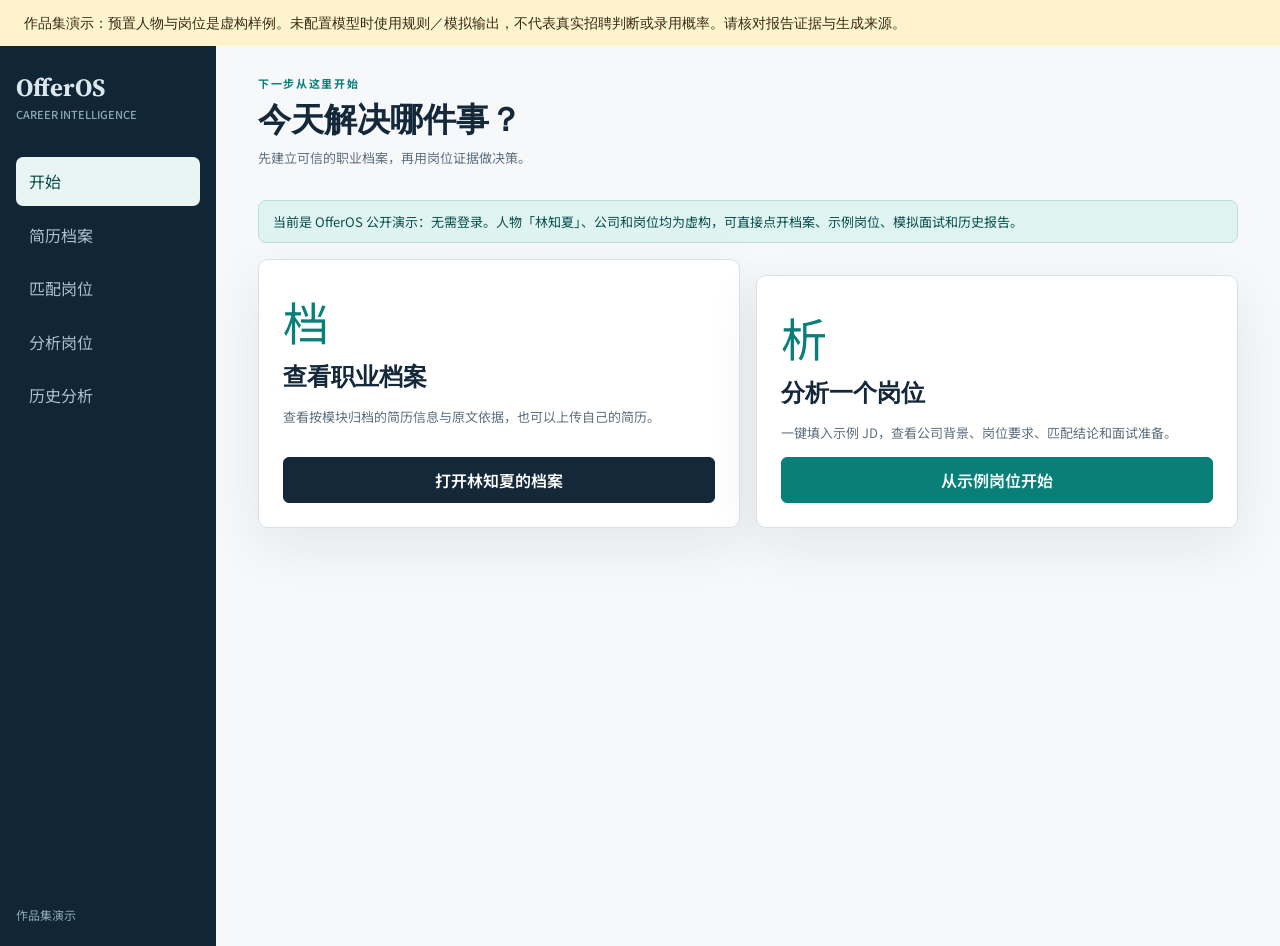
==== commit 8a595543: "feat: ship evidence-based job discovery and safe Railway deployment" ====
--- a/static/index.html
+++ b/static/index.html
@@ -5,46 +5,83 @@
   <meta name="viewport" content="width=device-width,initial-scale=1">
   <title>OfferOS · 求职决策系统</title>
   <link rel="preconnect" href="https://fonts.googleapis.com">
-  <link href="https://fonts.googleapis.com/css2?family=Noto+Sans+SC:wght@400;500;600;700&family=Source+Serif+4:opsz,wght@8..60,600;8..60,700&display=swap" rel="stylesheet">
+  <link href="https://fonts.googleapis.com/css2?family=Noto+Sans+SC:wght@400;500;600;700&family=Source+Serif+4:opsz,wght@8..60,600;8..60,700&display=swap" rel="stylesheet" media="print" onload="this.media='all'">
   <style>
     :root{--ink:#14283a;--muted:#607181;--paper:#f6f8f9;--white:#fff;--line:#dbe2e7;--teal:#087f78;--teal2:#dff3f0;--orange:#c45a18;--orange2:#fff0e6;--red:#b62d42;--shadow:0 18px 55px rgba(20,40,58,.08)}
     *{box-sizing:border-box}body{margin:0;background:var(--paper);color:var(--ink);font-family:"Noto Sans SC",sans-serif;line-height:1.65}button,input,textarea,select{font:inherit}
-    button{cursor:pointer}.shell{display:grid;grid-template-columns:216px 1fr;min-height:100vh}.side{background:#102636;color:#dce7ed;padding:24px 16px;position:sticky;top:0;height:100vh}.brand{font:700 25px "Source Serif 4",serif}.brand small{display:block;font:500 11px "Noto Sans SC";color:#8fa7b5;margin-top:2px}.nav{display:grid;gap:5px;margin-top:35px}.nav button{border:0;background:transparent;color:#aac0cc;text-align:left;padding:11px 13px;border-radius:7px}.nav button.active{background:#e9f5f3;color:#0b504f}.side-foot{position:absolute;bottom:22px;font-size:12px;color:#8fa7b5}.main{width:min(1100px,100%);padding:28px 42px 70px}.top{display:flex;justify-content:space-between;align-items:center;margin-bottom:32px}.eyebrow{font-size:11px;letter-spacing:.15em;color:var(--teal);font-weight:700}.top h1{font:700 33px "Source Serif 4",serif;margin:4px 0}.sub{color:var(--muted);font-size:13px}.view{display:none}.view.active{display:block}.card{background:var(--white);border:1px solid var(--line);padding:24px;box-shadow:var(--shadow);border-radius:10px}.card+.card{margin-top:16px}.grid2{display:grid;grid-template-columns:1fr 1fr;gap:16px}.task{min-height:230px;display:flex;flex-direction:column;justify-content:space-between}.task strong{font:700 24px "Source Serif 4",serif}.task .mark{font-size:46px;color:var(--teal)}.btn{border:1px solid var(--line);background:#fff;color:var(--ink);border-radius:6px;padding:9px 15px;font-weight:600}.btn.primary{background:var(--ink);color:#fff;border-color:var(--ink)}.btn.teal{background:var(--teal);color:#fff;border-color:var(--teal)}.btn:disabled{opacity:.45;cursor:not-allowed}.section-head{display:flex;justify-content:space-between;gap:15px;align-items:flex-start;margin-bottom:18px}.section-head h2{font:700 25px "Source Serif 4",serif;margin:0}.drop{border:1.5px dashed #91a5b1;background:#f9fbfc;padding:34px;text-align:center;border-radius:8px;transition:.2s}.drop.over{border-color:var(--teal);background:var(--teal2)}.drop input{display:none}.input-tabs{display:flex;gap:20px;border-bottom:1px solid var(--line);margin:18px 0}.input-tabs button{border:0;background:transparent;padding:9px 0;color:var(--muted)}.input-tabs button.active{color:var(--teal);border-bottom:2px solid var(--teal)}textarea,input,select{width:100%;padding:11px 12px;border:1px solid var(--line);border-radius:6px;background:white;color:var(--ink)}textarea{min-height:160px;resize:vertical}.row{display:flex;gap:10px;align-items:center;flex-wrap:wrap}.fields{display:grid;grid-template-columns:2fr 1.2fr 1fr 1fr;gap:10px}.shots{display:grid;grid-template-columns:repeat(auto-fill,minmax(130px,1fr));gap:10px;margin-top:14px}.shot{border:1px solid var(--line);padding:7px;background:#fff;position:relative}.shot img{width:100%;height:100px;object-fit:contain}.shot button{position:absolute;right:5px;top:5px;border:0;border-radius:50%}.status{font-size:13px;color:var(--teal);margin-top:10px}.profile-grid{display:grid;grid-template-columns:1fr 1fr;gap:14px}.profile-block{border-top:3px solid var(--ink);background:white;padding:17px;border-radius:0 0 8px 8px}.profile-block h3{margin:0 0 12px;font-size:16px}.item{padding:9px 0;border-bottom:1px solid #edf0f2;font-size:13px}.source{font-size:10px;color:var(--teal);border:1px solid #a7d8d3;padding:2px 5px;margin-left:5px}.hero-result{display:grid;grid-template-columns:170px 1fr;gap:24px;align-items:center}.score{font:700 56px "Source Serif 4",serif;color:var(--teal)}.verdict{font-size:18px;font-weight:700}.warning{background:var(--orange2);border-left:4px solid var(--orange);padding:12px;margin-top:12px}.evidence-layout{display:grid;grid-template-columns:3px 1fr;gap:20px}.evidence-rail{background:linear-gradient(var(--teal),#9bcfca)}.result-section{padding:20px 0;border-bottom:1px solid var(--line)}.result-section h2{font:700 23px "Source Serif 4";margin:0 0 14px}.dims{display:grid;gap:9px}.dim{display:grid;grid-template-columns:90px 1fr 40px;gap:10px;font-size:12px}.bar{height:7px;background:#e7ecef;margin-top:7px}.bar i{display:block;height:100%;background:var(--teal)}.citation{color:var(--teal);font-size:12px;text-decoration:none}.history{display:grid;gap:10px}.history article{border-left:3px solid var(--teal);padding:14px 17px;background:#fff}.modal{position:fixed;inset:0;background:#10263699;display:none;place-items:center;padding:20px;z-index:20}.modal.open{display:grid}.dialog{width:min(760px,100%);max-height:88vh;overflow:auto;background:#fff;padding:25px;border-radius:10px}.transcript{min-height:180px;background:#f6f8f9;border:1px solid var(--line);padding:15px;white-space:pre-wrap}.toast{position:fixed;right:25px;bottom:25px;background:#102636;color:#fff;padding:11px 16px;border-radius:6px;opacity:0;transform:translateY(10px);transition:.2s}.toast.show{opacity:1;transform:none}    .empty{padding:30px;text-align:center;color:var(--muted);border:1px dashed var(--line)}.demo-banner{background:var(--teal2);color:#0b504f;border:1px solid #b7e0db;padding:10px 14px;border-radius:8px;font-size:13px;margin-bottom:16px}.chips{display:flex;flex-wrap:wrap;gap:8px;margin:12px 0 4px}.chip{border:1px solid var(--line);background:#fff;border-radius:999px;padding:6px 12px;font-size:12px;font-weight:600}.chip:hover{border-color:var(--teal);color:var(--teal)}
-    :focus-visible{outline:3px solid #4bb6ad;outline-offset:2px}@media(prefers-reduced-motion:reduce){*{scroll-behavior:auto!important;transition:none!important}}@media(max-width:760px){.shell{display:block}.side{height:auto;position:static;padding:14px}.nav{display:flex;margin-top:12px;overflow:auto}.side-foot{display:none}.main{padding:22px 15px}.grid2,.profile-grid,.hero-result,.fields{grid-template-columns:1fr}.top{align-items:flex-start}.top h1{font-size:27px}}
+    button{cursor:pointer}.shell{display:grid;grid-template-columns:216px 1fr;min-height:100vh}.side{background:#102636;color:#dce7ed;padding:24px 16px;position:sticky;top:0;height:100vh}.brand{font:700 25px "Source Serif 4",serif}.brand small{display:block;font:500 11px "Noto Sans SC";color:#8fa7b5;margin-top:2px}.nav{display:grid;gap:5px;margin-top:35px}.nav button{border:0;background:transparent;color:#aac0cc;text-align:left;padding:11px 13px;border-radius:7px}.nav button.active{background:#e9f5f3;color:#0b504f}.side-foot{position:absolute;bottom:22px;font-size:12px;color:#8fa7b5}.main{width:min(1100px,100%);padding:28px 42px 70px}.top{display:flex;justify-content:space-between;align-items:center;margin-bottom:32px}.eyebrow{font-size:11px;letter-spacing:.15em;color:var(--teal);font-weight:700}.top h1{font:700 33px "Source Serif 4",serif;margin:4px 0}.sub{color:var(--muted);font-size:13px}.view{display:none}.view.active{display:block}.card{background:var(--white);border:1px solid var(--line);padding:24px;box-shadow:var(--shadow);border-radius:10px}.card+.card{margin-top:16px}.grid2{display:grid;grid-template-columns:1fr 1fr;gap:16px}.task{min-height:230px;display:flex;flex-direction:column;justify-content:space-between}.task strong{font:700 24px "Source Serif 4",serif}.task .mark{font-size:46px;color:var(--teal)}.btn{border:1px solid var(--line);background:#fff;color:var(--ink);border-radius:6px;padding:9px 15px;font-weight:600}.btn.primary{background:var(--ink);color:#fff;border-color:var(--ink)}.btn.teal{background:var(--teal);color:#fff;border-color:var(--teal)}.btn:disabled{opacity:.45;cursor:not-allowed}.section-head{display:flex;justify-content:space-between;gap:15px;align-items:flex-start;margin-bottom:18px}.section-head h2{font:700 25px "Source Serif 4",serif;margin:0}.drop{border:1.5px dashed #91a5b1;background:#f9fbfc;padding:34px;text-align:center;border-radius:8px;transition:.2s}.drop.over{border-color:var(--teal);background:var(--teal2)}.drop input{display:none}.input-tabs{display:flex;gap:20px;border-bottom:1px solid var(--line);margin:18px 0}.input-tabs button{border:0;background:transparent;padding:9px 0;color:var(--muted)}.input-tabs button.active{color:var(--teal);border-bottom:2px solid var(--teal)}textarea,input,select{width:100%;padding:11px 12px;border:1px solid var(--line);border-radius:6px;background:white;color:var(--ink)}textarea{min-height:160px;resize:vertical}.row{display:flex;gap:10px;align-items:center;flex-wrap:wrap}.fields{display:grid;grid-template-columns:2fr 1.2fr 1fr 1fr;gap:10px}.status{font-size:13px;color:var(--teal);margin-top:10px}.profile-grid{display:grid;grid-template-columns:1fr 1fr;gap:14px}.profile-block{border-top:3px solid var(--ink);background:white;padding:17px;border-radius:0 0 8px 8px}.profile-block h3{margin:0 0 12px;font-size:16px}.item{padding:9px 0;border-bottom:1px solid #edf0f2;font-size:13px}.source{font-size:10px;color:var(--teal);border:1px solid #a7d8d3;padding:2px 5px;margin-left:5px}.hero-result{display:grid;grid-template-columns:170px 1fr;gap:24px;align-items:center}.score{font:700 56px "Source Serif 4",serif;color:var(--teal)}.verdict{font-size:18px;font-weight:700}.warning{background:var(--orange2);border-left:4px solid var(--orange);padding:12px;margin-top:12px}.evidence-layout{display:grid;grid-template-columns:3px 1fr;gap:20px}.evidence-rail{background:linear-gradient(var(--teal),#9bcfca)}.result-section{padding:20px 0;border-bottom:1px solid var(--line)}.result-section h2{font:700 23px "Source Serif 4";margin:0 0 14px}.dims{display:grid;gap:9px}.dim{display:grid;grid-template-columns:90px 1fr 40px;gap:10px;font-size:12px}.bar{height:7px;background:#e7ecef;margin-top:7px}.bar i{display:block;height:100%;background:var(--teal)}.citation{color:var(--teal);font-size:12px;text-decoration:none}.history{display:grid;gap:10px}.history article{border-left:3px solid var(--teal);padding:14px 17px;background:#fff}.modal{position:fixed;inset:0;background:#10263699;display:none;place-items:center;padding:20px;z-index:20}.modal.open{display:grid}.dialog{width:min(760px,100%);max-height:88vh;overflow:auto;background:#fff;padding:25px;border-radius:10px}.transcript{min-height:180px;background:#f6f8f9;border:1px solid var(--line);padding:15px;white-space:pre-wrap}.toast{position:fixed;right:25px;bottom:25px;background:#102636;color:#fff;padding:11px 16px;border-radius:6px;opacity:0;transform:translateY(10px);transition:.2s}.toast.show{opacity:1;transform:none}    .empty{padding:30px;text-align:center;color:var(--muted);border:1px dashed var(--line)}.demo-banner{background:var(--teal2);color:#0b504f;border:1px solid #b7e0db;padding:10px 14px;border-radius:8px;font-size:13px;margin-bottom:16px}.chips{display:flex;flex-wrap:wrap;gap:8px;margin:12px 0 4px}.chip{border:1px solid var(--line);background:#fff;border-radius:999px;padding:6px 12px;font-size:12px;font-weight:600}.chip:hover{border-color:var(--teal);color:var(--teal)}
+    :focus-visible{outline:3px solid #4bb6ad;outline-offset:2px}@media(prefers-reduced-motion:reduce){*{scroll-behavior:auto!important;transition:none!important}}@media(max-width:760px){.shell{display:block}.side{height:auto;position:static;padding:14px}.nav{display:flex;margin-top:12px;overflow:auto}.nav button{white-space:nowrap;flex-shrink:0;font-size:13px;padding:10px 9px;min-height:44px}.side-foot{display:none}.main{padding:22px 15px}.grid2,.profile-grid,.hero-result,.fields{grid-template-columns:1fr}.top{align-items:flex-start}.top h1{font-size:27px}}
   </style>
+  <link href="/static/resume-archive.css" rel="stylesheet">
+  <link href="/static/job-discovery.css" rel="stylesheet">
+  <link href="/static/analysis-flow.css" rel="stylesheet">
 </head>
 <body>
+<aside style="padding:12px 24px;background:#fff3ce;color:#342a14;font:14px/1.6 sans-serif" role="note">作品集演示：预置人物与岗位是虚构样例。未配置模型时使用规则／模拟输出，不代表真实招聘判断或录用概率。请核对报告证据与生成来源。</aside>
 <div class="shell">
   <aside class="side"><div class="brand">OfferOS<small>CAREER INTELLIGENCE</small></div><nav class="nav">
-    <button data-view="home" class="active">开始</button><button data-view="profile">我的职业档案</button><button data-view="analyze">分析岗位</button><button data-view="history">历史分析</button>
-  </nav><div class="side-foot">公开演示 · 虚构数据<br><span id="userBadge"></span></div></aside>
+    <button data-view="home" class="active">开始</button><button data-view="profile">简历档案</button><button data-view="discover">匹配岗位</button><button data-view="analyze">分析岗位</button><button data-view="history">历史分析</button>
+  </nav><div class="side-foot">作品集演示<br><span id="userBadge"></span></div></aside>
   <main class="main">
     <header class="top"><div><div class="eyebrow" id="pageEyebrow">下一步从这里开始</div><h1 id="pageTitle">今天解决哪件事？</h1><div class="sub" id="pageSub">先建立可信的职业档案，再用岗位证据做决策。</div></div></header>
     <section class="view active" id="view-home"><div class="demo-banner">当前是 OfferOS 公开演示：无需登录。人物「林知夏」、公司和岗位均为虚构，可直接点开档案、示例岗位、模拟面试和历史报告。</div><div class="grid2">
-      <article class="card task"><div><div class="mark">档</div><strong>查看职业档案</strong><p class="sub">四维画像、适投方向与面试题库已经准备好，也可以再上传一份自己的简历试试。</p></div><button class="btn primary" data-go="profile">打开林知夏的档案</button></article>
-      <article class="card task"><div><div class="mark">析</div><strong>分析一个岗位</strong><p class="sub">一键填入示例 JD，走完背调、四维匹配、简历建议和面试准备。</p></div><button class="btn teal" data-go="analyze">从示例岗位开始</button></article>
+      <article class="card task"><div><div class="mark">档</div><strong>查看职业档案</strong><p class="sub">查看按模块归档的简历信息与原文依据，也可以上传自己的简历。</p></div><button class="btn primary" data-go="profile">打开林知夏的档案</button></article>
+      <article class="card task"><div><div class="mark">析</div><strong>分析一个岗位</strong><p class="sub">一键填入示例 JD，查看公司背景、岗位要求、匹配结论和面试准备。</p></div><button class="btn teal" data-go="analyze">从示例岗位开始</button></article>
     </div></section>
-    <section class="view" id="view-profile">
-      <div class="card"><div class="section-head"><div><h2>职业档案</h2><div class="sub">简历证据与个人补充明确标记，不把推断写成事实。</div></div><button class="btn teal" onclick="document.getElementById('resumeFile').click()">上传 PDF / Word</button><input id="resumeFile" type="file" accept=".pdf,.docx" hidden></div><div id="resumePicker"></div></div>
-      <div id="profileContent" style="margin-top:16px"></div>
+    <section class="view" id="view-profile" aria-label="简历档案">
+      <div class="archive-upload" id="resumeUpload" aria-busy="false">
+        <div class="archive-upload-icon"><svg width="26" height="26" viewBox="0 0 24 24" aria-hidden="true"><path d="M12 16V4m-4 4 4-4 4 4M4 15v5h16v-5" fill="none" stroke="currentColor" stroke-width="1.5" stroke-linecap="round" stroke-linejoin="round"/></svg></div>
+        <div class="archive-upload-copy"><h2>上传简历，建立你的简历档案</h2><p>拖入文件，自动解析为基本信息、教育、工作与项目等模块。</p><p id="resumeUploadHint">支持 PDF、DOCX、Markdown、TXT。</p><div id="resumeUploadStatus" class="archive-upload-status" role="status" aria-live="polite"></div></div>
+        <button type="button" class="btn teal" id="resumeUploadButton" onclick="document.getElementById('resumeFile').click()">选择简历</button>
+        <input id="resumeFile" type="file" accept=".pdf,.docx,.md,.txt" hidden aria-label="选择简历文件">
+      </div>
+      <div class="archive-layout">
+        <div class="archive-main"><div id="resumePicker"></div><div id="profileContent"></div></div>
+        <aside class="archive-aside" aria-label="简历管理与目录">
+          <div class="archive-aside-heading"><h2>我的简历</h2><button type="button" onclick="document.getElementById('resumeFile').click()">上传新简历</button></div>
+          <div id="resumeLibrary"></div>
+          <div class="archive-outline"><h2>档案目录</h2><nav id="archiveOutline" aria-label="档案目录"></nav></div>
+          <p class="archive-aside-note">仅以当前简历为依据。<br>没有写出的能力，按未具备处理。</p>
+        </aside>
+      </div>
+    </section>
+    <section class="view" id="view-discover" aria-label="匹配岗位">
+      <div class="discovery-form"><h2>根据简历，搜索当前在招岗位</h2>
+        <div class="discovery-fields">
+          <label>使用的简历<select id="discoverResume"></select></label>
+          <label>岗位方向<select id="discoverRole"><option value="">按简历方向</option></select></label>
+          <label>城市<select id="discoverCity"><option value="">不限城市</option></select></label>
+          <label>招聘类型<select id="discoverType"><option value="">不限招聘类型</option></select></label>
+        </div>
+        <details class="discovery-privacy" open><summary>发送前可核对：模型只接收这些职业标签</summary><p>简历原文、姓名、联系方式、学校、前雇主、项目名称与精确日期留在本地服务。以下标签与筛选条件用于联网搜索和报告；请在可信设备上运行。</p><div id="discoverSignals" class="discovery-signals"></div></details>
+        <div class="discovery-submit"><button class="btn primary" id="discoverSearch" disabled>搜索匹配岗位</button><p>每次搜索保存为新的一页，排除这份简历已匹配过的岗位。按快速匹配分降序排列；分数不代表录用概率，点击岗位可生成长报告。</p></div>
+      </div>
+      <nav id="discoverHistory" class="discovery-history" aria-label="匹配岗位搜索历史" hidden>
+        <div class="discovery-history-heading"><h2>搜索记录</h2><p id="discoverHistoryNote"></p></div>
+        <div class="discovery-pagination"><button type="button" class="btn" id="discoverPrevious">上一页</button><label>查看搜索页<select id="discoverPage" aria-label="选择历史搜索页"></select></label><button type="button" class="btn" id="discoverNext">下一页</button></div>
+      </nav>
+      <ol id="discoverStages" class="discovery-stages" aria-label="搜索流程"></ol>
+      <div id="discoverStatus" class="discovery-status" role="status" aria-live="polite"></div>
+      <div id="discoverResults"></div>
     </section>
     <section class="view" id="view-analyze">
-      <div class="card"><div class="section-head"><div><h2>导入一个岗位</h2><div class="sub">同一岗位的多张截图会按粘贴顺序合并。完成当前岗位后，再新建下一个。</div></div><button class="btn" id="resetJd">清空当前岗位</button></div>
-        <div class="drop" id="jdDrop" tabindex="0"><strong>Ctrl+V 连续粘贴截图，或拖入 / 选择多张图片</strong><div class="sub">保留原始清晰度自动分片识别；PNG、JPG、WebP，单张最大 30MB</div><button class="btn" style="margin-top:12px" onclick="document.getElementById('jdFiles').click()">选择截图</button><input id="jdFiles" type="file" multiple accept="image/png,image/jpeg,image/webp"></div>
-        <div class="shots" id="shots"></div><div class="status" id="ocrStatus"></div>
+      <div class="analysis-import"><div class="analysis-import-bar"><button type="button" id="toggleJdImport" class="btn analysis-import-toggle" aria-expanded="false" aria-controls="jdImportPanel"><span>导入一个岗位</span><svg width="18" height="18" viewBox="0 0 24 24" aria-hidden="true"><path d="m6 9 6 6 6-6" fill="none" stroke="currentColor" stroke-width="1.7" stroke-linecap="round" stroke-linejoin="round"/></svg></button><p>查看自动带入的 JD，或展开后导入另一个岗位。</p></div>
+      <div class="card" id="jdImportPanel" hidden><div class="section-head"><div><h2>岗位信息</h2><div class="sub">可从「匹配岗位」自动读取 JD，也可粘贴公开岗位文本或招聘链接。</div></div><button class="btn" id="resetJd">清空当前岗位</button></div>
+        <div class="drop" id="jdDrop" tabindex="0"><strong>截图留在本地，云端识图已关闭</strong><div class="sub">请粘贴岗位文本或使用公开招聘链接，避免图片中的个人信息传给模型。</div><button class="btn" style="margin-top:12px" disabled>云端识图已关闭</button></div>
+        <div class="status" id="jdImportStatus"></div>
         <div class="sub" style="margin-top:14px">演示岗位（点击填入，再点开始分析）</div>
         <div class="chips" id="demoPresets"></div>
         <div class="input-tabs"><button class="active" data-mode="text">文本</button><button data-mode="url">网页链接</button></div>
-        <textarea id="jdText" placeholder="截图识别文字会汇总在这里，也可以直接粘贴完整 JD，或点上方示例岗位。"></textarea>
+        <textarea id="jdText" placeholder="粘贴完整 JD，或点击上方示例岗位；从匹配岗位进入时会自动填入。"></textarea>
         <div id="urlBox" hidden><input id="jdUrl" placeholder="https://公司招聘页或职位详情页"><button class="btn" id="fetchUrl" style="margin-top:9px">读取网页</button></div>
         <div class="fields" style="margin-top:13px"><input id="jobTitle" placeholder="岗位名称"><input id="company" placeholder="公司名称"><input id="location" placeholder="地点"><select id="employment"><option>未知</option><option>全职</option><option>实习</option><option>兼职</option><option>校园招聘</option></select></div>
         <div class="row" style="margin-top:15px"><select id="matchResume" style="max-width:300px"></select><button class="btn primary" id="startAnalysis">确认信息并开始分析</button></div>
-      </div><div id="analysisProgress" class="status"></div><div id="analysisResult" style="margin-top:16px"></div>
+      </div></div><section id="analysisOutcome" aria-label="岗位分析结果" tabindex="-1"><div id="analysisProgress" class="status" role="status" aria-live="polite"></div><div id="analysisResult" aria-busy="false"></div></section>
     </section>
     <section class="view" id="view-history"><div class="card"><div class="section-head"><div><h2>历史分析</h2><div class="sub">回看岗位结论与完整证据，不承担投递进度管理。</div></div></div><div class="history" id="historyList"></div></div></section>
   </main>
 </div>
 <div class="modal" id="interviewModal"><div class="dialog"><div class="section-head"><div><h2>模拟面试</h2><div class="sub" id="interviewQuestion"></div></div><button class="btn" id="closeInterview">关闭</button></div><div class="row"><button class="btn teal" id="startVoice">开始实时转写</button><button class="btn" id="fillSample">填入示例回答</button><button class="btn" id="nextQuestion">下一题</button><button class="btn primary" id="finishInterview">结束并生成报告</button></div><div class="transcript" id="transcript" contenteditable="true" style="margin-top:14px">可以直接在这里打字，或点「填入示例回答」。Chrome / Edge 也支持语音转写。</div><div id="interviewReport" style="margin-top:14px"></div></div></div>
 <div class="toast" id="toast"></div>
-<script src="/static/auth.js"></script><script src="/static/app.js"></script>
+<script src="/static/auth.js"></script><script src="/static/resume-archive.js"></script><script src="/static/job-discovery.js"></script><script src="/static/analysis-flow.js"></script><script src="/static/report-content.js"></script><script src="/static/app.js"></script>
 </body></html>
--- a/static/resume-archive.css
+++ b/static/resume-archive.css
@@ -0,0 +1,105 @@
+.main.archive-page { width: min(1320px, 100%); }
+.archive-page .top { margin-bottom: 24px; }
+.archive-page .eyebrow { display: none; }
+.archive-page .top h1 { font-family: "Noto Sans SC", sans-serif; font-size: 28px; }
+.archive-page .sub { color: #536979; }
+.archive-upload { display: flex; align-items: center; gap: 20px; padding: 24px; background: #fff; border: 1px dashed #799b9b; border-radius: 12px; margin-bottom: 24px; }
+.archive-upload.is-over { background: #e8f5f2; border-color: #087f78; }
+.archive-upload.is-loading { background: #f0f7f6; }
+.archive-upload-icon { display: grid; place-items: center; color: #087f78; background: #e8f5f2; width: 48px; height: 48px; border-radius: 12px; flex: 0 0 auto; }
+.archive-upload-copy { flex: 1; min-width: 0; }
+.archive-upload-copy h2 { margin: 0 0 4px; font-size: 16px; }
+.archive-upload-copy p { color: #536979; font-size: 12px; margin: 0; }
+.archive-upload-status { min-height: 20px; color: #08726c; font-size: 13px; overflow-wrap: anywhere; }
+.archive-upload-status.is-error { color: #a3293d; }
+.archive-layout { display: grid; grid-template-columns: minmax(0, 1fr) 208px; align-items: start; gap: 24px; }
+.archive-main { min-width: 0; }
+.archive-document-head { display: flex; align-items: flex-start; justify-content: space-between; gap: 16px; padding: 0 0 16px; border-bottom: 1px solid #dbe2e7; }
+.archive-document-head h2 { margin: 0 0 6px; font-size: 20px; overflow-wrap: anywhere; }
+.archive-document-head p { margin: 0; color: #536979; font-size: 12px; overflow-wrap: anywhere; }
+.archive-status { display: inline-block; padding: 3px 9px; color: #075f59; background: #e4f2ee; border-radius: 5px; font-size: 12px; white-space: nowrap; }
+.archive-status.is-error { color: #a3293d; background: #fff0ef; }
+.archive-context { display: flex; align-items: center; flex-wrap: wrap; gap: 12px; margin: 16px 0 8px; color: #536979; font-size: 12px; }
+.archive-provenance { color: #075f59; }
+.archive-policy { margin: 0 0 24px; font-size: 12px; color: #536979; line-height: 1.8; }
+.archive-section { background: #fff; border: 1px solid #dbe2e7; border-radius: 12px; margin-bottom: 16px; scroll-margin-top: 24px; }
+.archive-section > summary { display: flex; align-items: center; gap: 10px; padding: 18px 22px; cursor: pointer; list-style: none; }
+.archive-section > summary::-webkit-details-marker { display: none; }
+.archive-section > summary h3 { margin: 0; font-size: 16px; font-weight: 600; }
+.archive-section-count { margin-left: auto; color: #536979; font-size: 12px; }
+.archive-section > summary svg { color: #536979; flex-shrink: 0; transition: transform 160ms ease-out; }
+.archive-section[open] > summary svg { transform: rotate(180deg); }
+.archive-section-body { padding: 0 22px 22px; }
+.archive-fields { display: grid; grid-template-columns: repeat(2, minmax(0, 1fr)); gap: 20px; }
+.archive-fact { min-width: 0; }
+.archive-fact.is-wide { grid-column: 1 / -1; }
+.archive-field-label { color: #536979; font-size: 12px; margin-bottom: 6px; }
+.archive-value { background: #f6f8f9; border-radius: 6px; padding: 10px 12px; min-height: 44px; font-size: 13px; line-height: 1.85; white-space: pre-wrap; overflow-wrap: anywhere; }
+.archive-quote { margin-top: 7px; font-size: 11px; }
+.archive-quote summary { color: #08726c; cursor: pointer; width: fit-content; }
+.archive-quote summary span { color: #536979; margin-left: 6px; }
+.archive-quote blockquote { margin: 10px 0 0; padding: 10px 12px; color: #536979; background: #f0f7f6; border-radius: 6px; white-space: pre-wrap; overflow-wrap: anywhere; }
+.archive-section-empty { margin: 0; color: #536979; font-size: 13px; }
+.archive-aside { position: sticky; top: 24px; padding: 18px; background: #eef3f4; border-radius: 12px; }
+.archive-aside h2 { font-size: 13px; margin: 0 0 14px; }
+.archive-aside-heading { display: flex; align-items: center; justify-content: space-between; gap: 8px; }
+.archive-aside-heading button { padding: 0; border: 0; color: #08726c; background: transparent; font-size: 12px; }
+.archive-library-item { display: block; width: 100%; border: 0; border-radius: 6px; padding: 11px; background: transparent; text-align: left; margin-bottom: 6px; color: #14283a; }
+.archive-library-item span { display: block; font-size: 12px; font-weight: 600; overflow-wrap: anywhere; }
+.archive-library-item small { display: block; font-size: 11px; color: #536979; margin-top: 3px; }
+.archive-library-item:hover { background: #e1eae9; }
+.archive-library-item.is-selected { background: #d5eae5; }
+.archive-library-item.is-selected span { color: #064f4b; }
+.archive-outline { margin-top: 24px; padding-top: 20px; border-top: 1px solid #cbd8dc; }
+#archiveOutline { display: grid; gap: 3px; }
+#archiveOutline a { display: flex; align-items: center; justify-content: space-between; padding: 7px 8px; font-size: 12px; color: #536979; text-decoration: none; border-radius: 5px; }
+#archiveOutline a:hover, #archiveOutline a.is-active { background: #dfecea; color: #075f59; }
+#archiveOutline a span { font-variant-numeric: tabular-nums; font-size: 11px; }
+.archive-aside-note { font-size: 11px; color: #536979; line-height: 1.8; margin: 18px 0 0; }
+.archive-original { display: flex; align-items: flex-start; justify-content: space-between; gap: 12px; flex-wrap: wrap; padding: 20px 0; border-top: 1px solid #dbe2e7; scroll-margin-top: 24px; }
+.archive-original h3 { font-size: 15px; margin: 0; }
+.archive-original p, .archive-actions p, .archive-practice p { margin: 4px 0 0; color: #536979; font-size: 12px; }
+#archiveSourceText { flex-basis: 100%; max-height: 480px; overflow: auto; padding: 18px; background: #fff; border: 1px solid #dbe2e7; border-radius: 8px; white-space: pre-wrap; overflow-wrap: anywhere; font: 12px/1.9 "Noto Sans SC", sans-serif; margin: 6px 0 0; }
+.archive-actions { display: flex; align-items: center; justify-content: space-between; flex-wrap: wrap; gap: 16px; padding: 20px; background: #e4f2ee; border-radius: 12px; margin: 8px 0 24px; }
+.archive-actions strong { font-size: 14px; }
+.archive-practice { border-top: 1px solid #dbe2e7; padding-top: 16px; }
+.archive-practice summary { font-size: 13px; cursor: pointer; color: #08726c; }
+.archive-practice button { margin-top: 12px; }
+.archive-empty { padding: 40px 0; }
+.archive-empty h3 { font-size: 18px; }
+.archive-empty p, .archive-muted { color: #536979; font-size: 13px; }
+.archive-error { padding: 16px; background: #fff1ef; border: 1px solid #e5c4c4; border-radius: 8px; margin: 16px 0; }
+.archive-error p { font-size: 13px; }
+.archive-page ::selection { color: #064f4b; background: #c6e8df; }
+.archive-page button:hover:not(:disabled) { filter: brightness(.96); }
+.archive-page :focus-visible { outline: 3px solid #087f78; outline-offset: 3px; }
+.archive-page input, .archive-page textarea { caret-color: #087f78; }
+@media (max-width: 1160px) {
+  .archive-layout { grid-template-columns: minmax(0, 1fr) 176px; gap: 18px; }
+  .archive-aside { padding: 14px; }
+  .main.archive-page { padding-left: 28px; padding-right: 28px; }
+}
+@media (max-width: 980px) {
+  .archive-layout { display: flex; flex-direction: column; }
+  .archive-main { width: 100%; }
+  .archive-aside { position: static; width: 100%; order: -1; }
+  #resumeLibrary { display: flex; gap: 8px; overflow-x: auto; }
+  .archive-library-item { flex: 0 0 190px; margin: 0; }
+  .archive-outline { margin-top: 14px; padding-top: 12px; }
+  .archive-outline h2, .archive-aside-note { display: none; }
+  #archiveOutline { display: flex; overflow-x: auto; }
+  #archiveOutline a { white-space: nowrap; gap: 10px; }
+}
+@media (max-width: 760px) {
+  .main.archive-page { padding: 22px 15px 48px; }
+  .archive-upload { flex-wrap: wrap; padding: 18px; gap: 14px; }
+  .archive-upload-icon { display: none; }
+  .archive-upload-copy { flex-basis: 100%; }
+  .archive-fields { grid-template-columns: minmax(0, 1fr); gap: 18px; }
+  .archive-section > summary { padding: 16px; }
+  .archive-section-body { padding: 0 16px 18px; }
+  .archive-document-head h2 { font-size: 18px; }
+}
+@media (prefers-reduced-motion: reduce) {
+  .archive-section > summary svg { transition: none; }
+}
--- a/static/job-discovery.css
+++ b/static/job-discovery.css
@@ -0,0 +1,18 @@
+.discovery-form{background:var(--white);border:1px solid var(--line);padding:24px;border-radius:10px}
+.discovery-form h2{font-size:19px;margin:0 0 16px}.discovery-fields{display:grid;grid-template-columns:1.4fr 1fr 1fr 1fr;gap:14px}.discovery-fields label{font-size:12px;color:var(--muted)}.discovery-fields select{margin-top:6px;min-width:0}
+.discovery-privacy{margin-top:20px;padding-top:16px;border-top:1px solid var(--line);font-size:13px}.discovery-privacy summary{cursor:pointer;font-weight:600}.discovery-privacy p{color:var(--muted);max-width:72ch}.discovery-signals{display:flex;flex-wrap:wrap;gap:6px}.discovery-signals span{padding:3px 8px;background:var(--teal2);color:#0b504f;border-radius:4px;font-size:12px}
+.discovery-submit{margin-top:20px;display:flex;align-items:center;gap:16px}.discovery-submit p{font-size:12px;color:var(--muted);margin:0;max-width:56ch}.discovery-stages{display:flex;padding:0;list-style:none;gap:24px;margin:18px 0;color:var(--muted);font-size:12px}.discovery-stages .is-current{font-weight:700;color:var(--teal)}.discovery-stages .is-done{color:#0b504f}
+.discovery-status{min-height:24px;margin:12px 0 22px;font-size:13px;color:var(--teal);overflow-wrap:anywhere}.discovery-empty{padding:35px 24px;background:#fff;border:1px dashed var(--line);text-align:center}.discovery-empty h2{font-size:20px;margin:0 0 12px}.discovery-empty p{max-width:62ch;margin:0 auto;color:var(--muted);font-size:14px}
+.discovery-list-heading{display:flex;justify-content:space-between;align-items:center;padding-bottom:14px}.discovery-list-heading h2{font-size:21px;margin:0}.discovery-list-heading h2 span{font-size:15px;font-weight:500;color:var(--muted)}.discovery-list-heading p{font-size:12px;color:var(--muted);margin:4px 0}.discovery-list-heading>span{font-size:12px;color:var(--muted)}
+.discovery-job{background:#fff;border-top:1px solid var(--line);padding:24px;display:grid;grid-template-columns:minmax(0,1fr) 128px;gap:25px}.discovery-job:last-of-type{border-bottom:1px solid var(--line)}.discovery-company{font-size:12px;color:var(--muted)}.discovery-job h3{margin:3px 0 14px;line-height:1.4}.discovery-title{border:0;background:none;color:var(--ink);font-size:21px;font-weight:700;padding:0;text-align:left}.discovery-title:hover{color:var(--teal);text-decoration:underline;text-underline-offset:4px}.discovery-meta{display:flex;flex-wrap:wrap;gap:12px 24px;margin:0}.discovery-meta dt{font-size:11px;color:var(--muted)}.discovery-meta dd{font-size:13px;margin:2px 0 0}.discovery-job p{font-size:12px;overflow-wrap:anywhere}.discovery-evidence{color:#0b504f;margin:17px 0 4px}.discovery-source{display:flex;flex-wrap:wrap;gap:4px 14px;color:var(--muted);margin:0}.discovery-source a{color:var(--teal);text-underline-offset:3px}.discovery-job-action{text-align:right;display:flex;flex-direction:column;align-items:flex-end;gap:4px}.discovery-score{font-size:32px;font-weight:700;font-variant-numeric:tabular-nums;line-height:1.3;color:var(--teal)}.discovery-score small{font-size:13px;font-weight:500;color:var(--muted);margin-left:3px}.discovery-job-action>span{font-size:11px;color:var(--muted)}.discovery-job-action button{margin-top:14px;white-space:nowrap}.discovery-basis{font-size:12px;margin-top:12px;color:var(--muted)}.discovery-basis summary,.discovery-rejected summary{cursor:pointer;color:var(--ink)}.discovery-warning{color:#934410;background:var(--orange2);padding:7px 10px;border-radius:4px}.discovery-rejected{margin-top:20px;font-size:13px}.discovery-rejected p{border-top:1px solid var(--line);padding-top:12px;overflow-wrap:anywhere}.discovery-rejected span{font-size:12px;color:var(--muted)}
+@media(max-width:980px){.discovery-fields{grid-template-columns:1fr 1fr}}
+@media(max-width:540px){.discovery-form{padding:18px}.discovery-fields{grid-template-columns:1fr}.discovery-submit{align-items:flex-start;flex-direction:column}.discovery-stages{gap:12px;flex-wrap:wrap}.discovery-list-heading{align-items:flex-start;gap:10px}.discovery-job{grid-template-columns:minmax(0,1fr);padding:20px 16px;gap:18px}.discovery-job-action{flex-direction:row;align-items:center;justify-content:space-between;gap:8px}.discovery-job-action button{margin:0}.discovery-meta{gap:10px 20px}.discovery-title{font-size:20px}}
+
+.discovery-report-source{border:1px solid var(--line);background:#fff;padding:16px 20px;margin-bottom:16px;font-size:13px;border-radius:8px}.discovery-report-source p{margin:0 0 8px}.discovery-report-source a{color:var(--teal);text-underline-offset:3px}.discovery-report-source span{color:var(--muted)}
+.discovery-title:disabled{opacity:.55;cursor:wait;color:var(--muted);text-decoration:none}
+.discovery-history{margin-top:28px;padding:20px 0;border-top:1px solid var(--line);border-bottom:1px solid var(--line)}
+.discovery-history[hidden]{display:none}.discovery-history-heading h2{font-size:19px;margin:0}.discovery-history-heading p{font-size:13px;color:var(--muted);margin:4px 0 16px}
+.discovery-pagination{display:flex;align-items:flex-end;gap:12px}.discovery-pagination label{flex:1;min-width:0;font-size:12px;color:var(--muted)}.discovery-pagination select{margin-top:6px}.discovery-pagination .btn{flex-shrink:0;min-height:46px}
+.discovery-pagination :focus-visible,.discovery-page-footer :focus-visible{outline:2px solid var(--teal);outline-offset:3px}
+.discovery-page-footer{display:flex;align-items:center;justify-content:space-between;gap:12px;margin-top:24px}.discovery-page-footer span{font-size:13px;color:var(--muted);font-variant-numeric:tabular-nums}
+@media(max-width:540px){.discovery-pagination{display:grid;grid-template-columns:1fr 1fr}.discovery-pagination label{grid-column:1/-1;grid-row:1}.discovery-pagination .btn{width:100%}}
--- a/static/analysis-flow.css
+++ b/static/analysis-flow.css
@@ -0,0 +1,6 @@
+.analysis-import{margin-bottom:20px}.analysis-import-bar{display:flex;align-items:center;gap:16px;margin-bottom:12px}.analysis-import-bar p{font-size:13px;color:var(--muted);margin:0}.analysis-import-toggle{display:inline-flex;align-items:center;gap:12px;white-space:nowrap;min-height:44px}.analysis-import-toggle svg{transition:transform .15s ease}.analysis-import-toggle[aria-expanded="true"] svg{transform:rotate(180deg)}
+#jdImportPanel[hidden]{display:none}#analysisOutcome{scroll-margin-top:20px;outline:none}#analysisOutcome:focus-visible{outline:2px solid var(--teal);outline-offset:5px}#analysisProgress{margin:0 0 12px}#analysisResult .analysis-pending h2,#analysisResult .analysis-error h2{font-size:23px;margin:0 0 8px}.analysis-pending ol{padding-left:22px;color:var(--muted);font-size:14px;line-height:2}.analysis-pending p,.analysis-error p{overflow-wrap:anywhere}
+@media(max-width:760px){.analysis-import-bar{align-items:flex-start;flex-direction:column;gap:8px}.analysis-import-bar p{font-size:13px}}
+/* Existing report surface: flat groups, readable question details, source links. */
+#analysisResult .requirement-group h4,#analysisResult .interview-track h4{font-size:17px;margin:24px 0 12px}#analysisResult .requirement-group:first-child h4{margin-top:0}.company-background-item p{margin:8px 0;max-width:74ch}.interview-track{margin-top:26px}.interview-question{padding:22px 0;border-bottom:1px solid var(--line);overflow-wrap:anywhere}.interview-question h5{font-size:16px;line-height:1.7;margin:0 0 10px}.interview-question>h5~h5,.interview-question details h5{font-size:13px;margin:16px 0 6px}.interview-question p,.interview-question li{max-width:75ch;line-height:1.85}.interview-question ul{padding-left:22px;margin:8px 0 14px}.question-requirement{color:var(--muted);font-size:12px}.question-depth summary,.question-evidence summary{cursor:pointer;color:var(--teal);padding:10px 0;min-height:44px;box-sizing:border-box}.question-evidence blockquote{margin:4px 0 12px;padding:12px 16px;background:#f0f7f6;white-space:pre-wrap;overflow-wrap:anywhere}.question-depth summary:focus-visible,.question-evidence summary:focus-visible{outline:2px solid var(--teal);outline-offset:2px}.interview-question .sub{font-size:12px}@media(max-width:760px){.interview-question{padding:18px 0}.interview-question h5{font-size:15px}.question-evidence blockquote{padding:12px}}
+#analysisResult .source{display:inline-block;white-space:nowrap}#analysisResult .requirement-group .item{overflow-wrap:anywhere}
